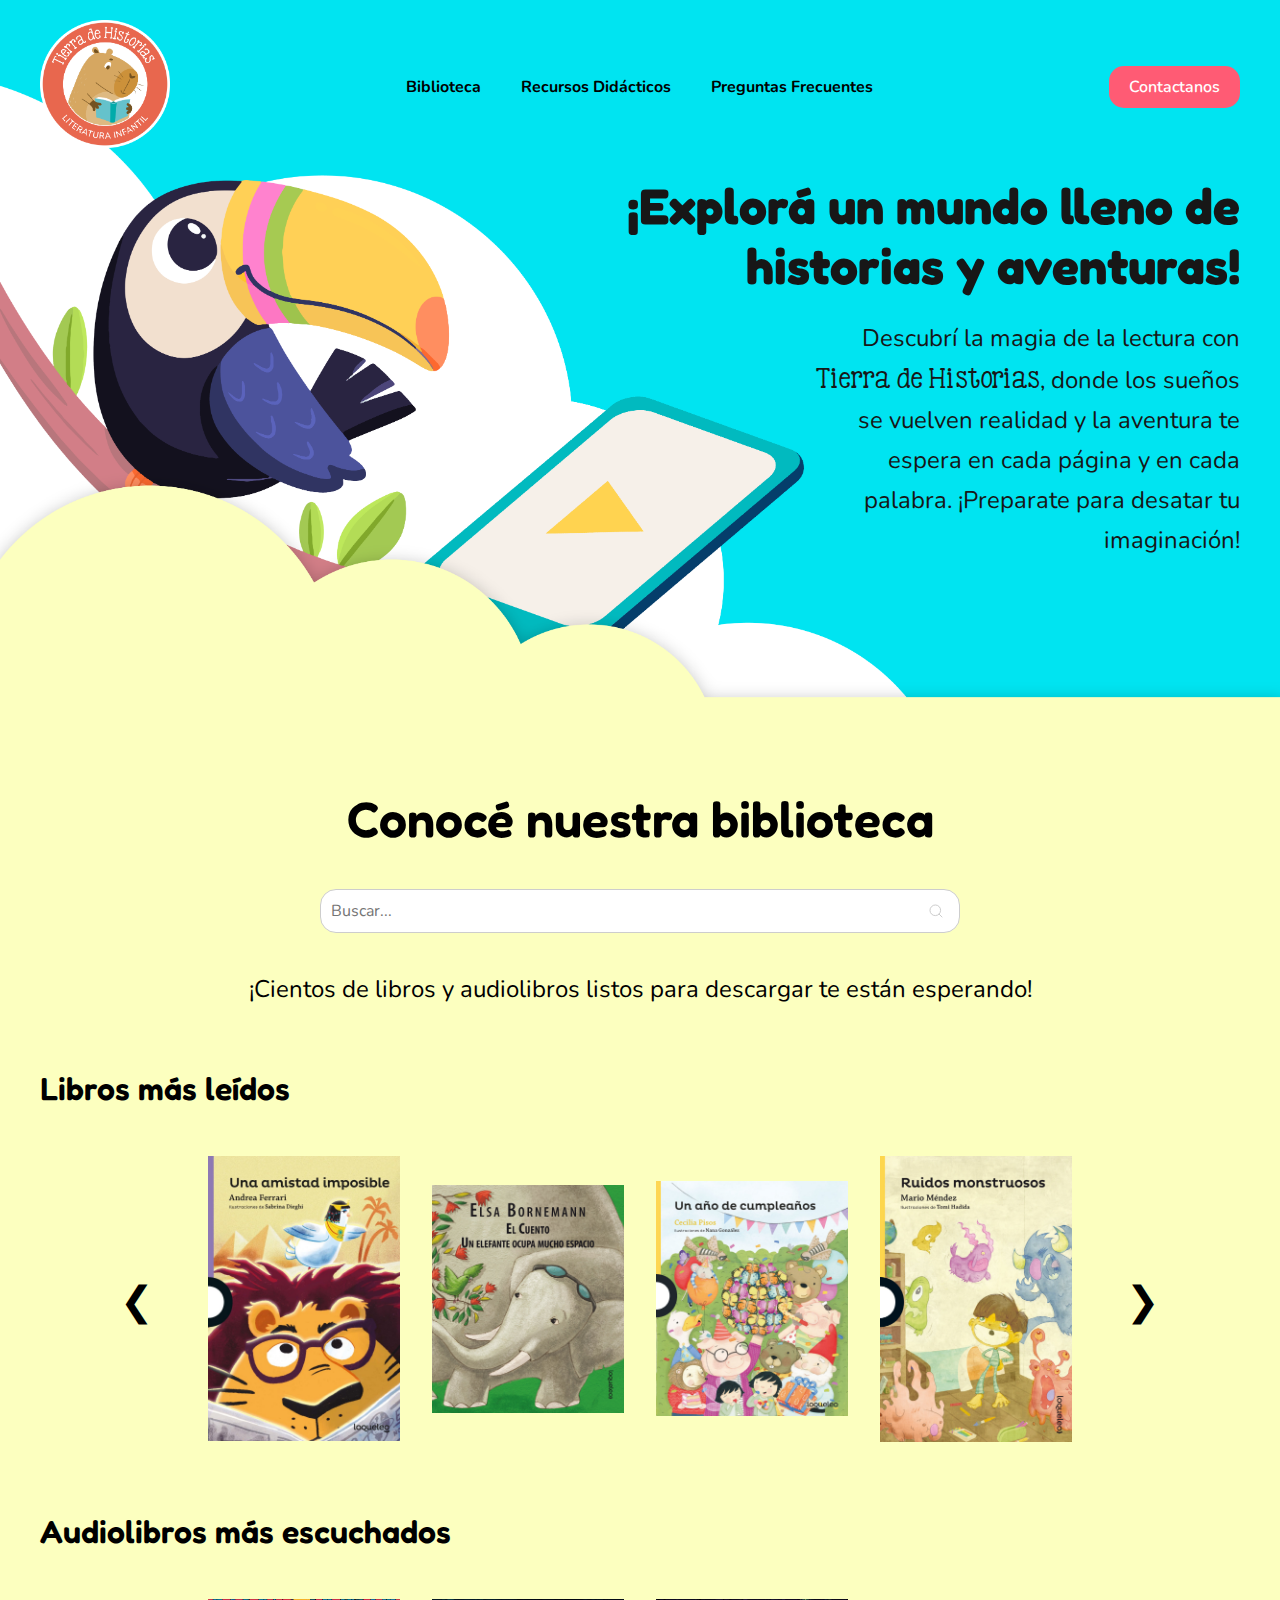
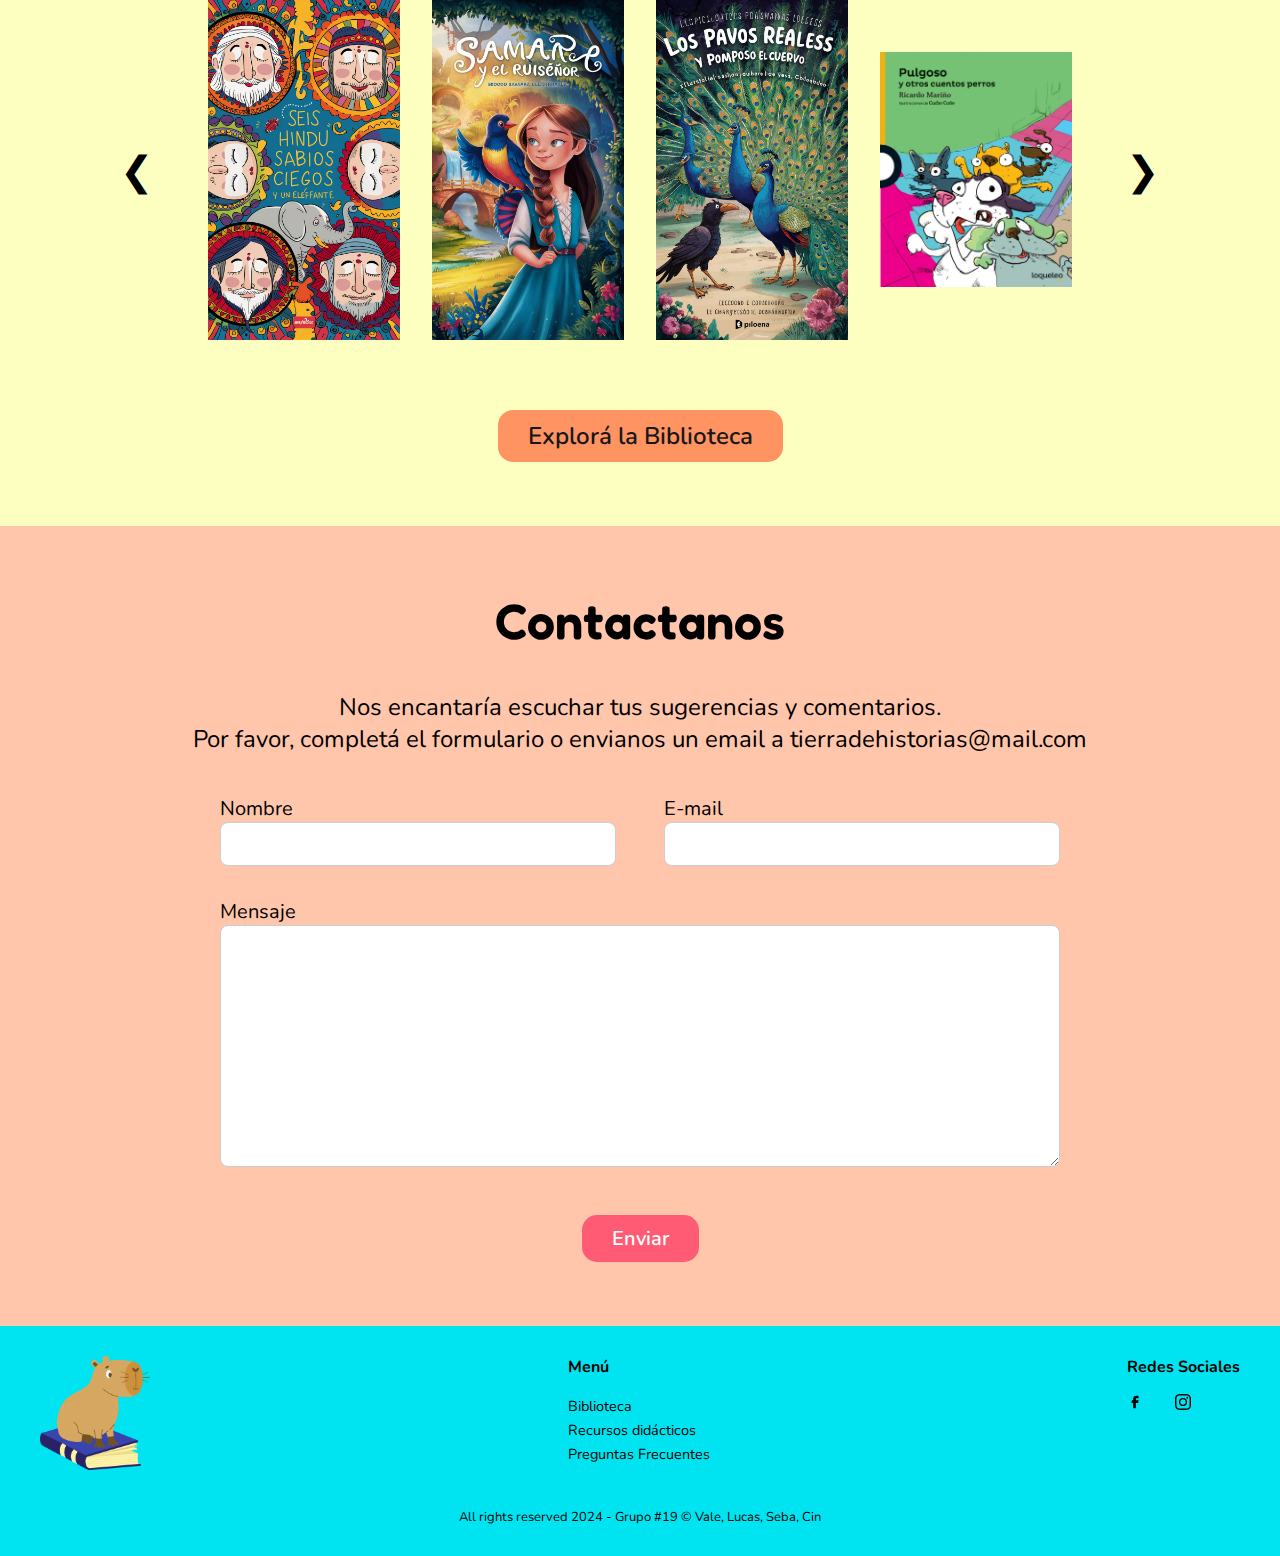
==== index.html @ ff7f8d2f "commit inicial" ====
<!DOCTYPE html>
<html lang="es">
  <head>
    <meta charset="UTF-8" />
    <meta name="viewport" content="width=device-width, initial-scale=1.0" />
    <link rel="stylesheet" href="./css/index.css" />
    <link rel="shortcut icon" href="./img/favicon.png" type="image/x-icon" />
    <title>Tierra de Historias</title>
  </head>

  <body>
    <!-- el  header de la home es diferente porque tiene otro fondo -->
    <header class="header">
      <div class="header_container">
        <nav class="header_navbar container">
          <picture class="navbar_logo">
            <a href="./index.html">
              <img
                src="./img/logo/logo01a.png"
                alt="logo Tierra de Historias"
              />
            </a>
          </picture>
          <ul class="navbar_links">
            <li><a href="./pages/biblioteca.html">Biblioteca</a></li>
            <li>
              <a href="./pages/recursosdidacticos.html">Recursos Didácticos</a>
            </li>
            <li><a href="./pages/faq.html">Preguntas Frecuentes</a></li>
          </ul>
          <a href="./pages/contacto.html" class="navbar_button">
            Contactanos
          </a>
        </nav>
      </div>
    </header>

    <main>
      <section class="banner">
        <img src="./img/misc/banner_cropped.png" alt="" />
        <div class="banner_content container">
          <div class="banner_innerContent">
            <h1 class="banner_title">
              ¡Explorá un mundo lleno de historias y aventuras!
            </h1>
            <p class="banner_text">
              Descubrí la magia de la lectura con
              <span class="banner_nombreWeb">Tierra de Historias</span>, donde
              los sueños se vuelven realidad y la aventura te espera en cada
              página y en cada palabra. ¡Preparate para desatar tu imaginación!
            </p>
          </div>
        </div>
      </section>

      <section class="conoceBiblio">
        <div class="conoceBiblioContent container">
          <h2 class="conoceTitulo">Conocé nuestra biblioteca</h2>
          <form
            class="formBusqueda"
            type="searchForm"
            action="./pages/biblioteca.html"
            method="get"
          >
            <div class="buscarContainer">
              <input
                type="text"
                id="searchInput"
                name="q"
                placeholder="Buscar..."
              />
              <span class="iconamoon--search-light"></span>
            </div>
          </form>
          <p class="conoceBajada">
            ¡Cientos de libros y audiolibros listos para descargar te están
            esperando!
          </p>
        </div>

        <div class="librosSlider container">
          <h2 class="librosSliderTitulo">Libros más leídos</h2>
          <div class="slider">
            <div class="slider-container">
              <div class="slide">
                <img
                  src="./img/portadas libros/una amistad imposible.jpg"
                  alt="Tapa del libro 1"
                />
              </div>
              <div class="slide">
                <img
                  src="./img/portadas libros/un elefante ocupa mucho espacio.jpg"
                  alt="Tapa del libro 2"
                />
              </div>
              <div class="slide">
                <img
                  src="./img/portadas libros/un anio de cumpleaños.jpg"
                  alt="Tapa del libro 3"
                />
              </div>
              <div class="slide">
                <img
                  src="./img/portadas libros/ruidos monstruosos.jpg"
                  alt="Tapa del libro 3"
                />
              </div>
            </div>
            <button class="prev">&#10094;</button>
            <button class="next">&#10095;</button>
          </div>
        </div>

        <div class="librosSlider container">
          <h2 class="librosSliderTitulo">Audiolibros más escuchados</h2>
          <div class="slider">
            <div class="slider-container">
              <div class="slide">
                <img
                  src="./img/portadas libros/Seis sabios ciegos y un elefante.jpg"
                  alt="Tapa del libro 1"
                />
              </div>
              <div class="slide">
                <img
                  src="./img/portadas libros/Samara y el ruiseño.jpg"
                  alt="Tapa del libro 2"
                />
              </div>
              <div class="slide">
                <img
                  src="./img/portadas libros/Los pavos reales y Pomposo el cuervo.jpg"
                  alt="Tapa del libro 3"
                />
              </div>
              <div class="slide">
                <img
                  src="./img/portadas libros/pulgoso.jpg"
                  alt="Tapa del libro 3"
                />
              </div>
            </div>
            <button class="prev">&#10094;</button>
            <button class="next">&#10095;</button>
          </div>
        </div>

        <a href="./pages/biblioteca.html" class="botonNaranja">
          Explorá la Biblioteca
        </a>
      </section>

      <section class="contactanos">
        <div class="contactanosContent container">
          <h2 class="contactanosTitulo">Contactanos</h2>
          <p class="contactanosBajada">
            Nos encantaría escuchar tus sugerencias y comentarios.
          </p>
          <p class="contactanosBajada">
            Por favor, completá el formulario o envianos un email a
            tierradehistorias@mail.com
          </p>
          <div class="contactanosForm">
            <form
              action=""
              method="post"
              enctype="text/plain"
            >
              <div class="contactanosCampos">
                <div class="contactanosNomEmail">
                  <div class="contactanosNombre">
                    <label for="fnombre">Nombre</label>
                    <input type="text" name="fnombre" id="fnombre" required="required"/>
                  </div>
                  <div class="contactanosEmail">
                    <label for="femail">E-mail</label>
                    <input type="text" name="femail" id="femail" required="required"/>
                  </div>
                </div>
                <div class="contactanosMensaje">
                  <label for="fmensaje">Mensaje</label>
                  <textarea name="mensaje" rows="10" id="fmensaje" required="required"></textarea>
                </div>
              </div>
              <div class="contactanosEnviar">
                <input type="submit" value="Enviar" />
              </div>
            </form>
          </div>
        </div>
      </section>
    </main>

    <footer class="footer">
      <div class="footer_container container">
        <picture class="footer_logo">
          <a href="./index.html">
            <img
              src="./img/animales/Animales_Carpincho4.png"
              alt="logo Tierra de Historias"
            />
          </a>
        </picture>
        <div class="footer_menu">
          <p>Menú</p>
          <ul class="footer_links">
            <li><a href="./pages/biblioteca.html">Biblioteca</a></li>
            <li>
              <a href="./pages/recursosdidacticos.html">Recursos didácticos</a>
            </li>
            <li><a href="./pages/faq.html">Preguntas Frecuentes</a></li>
          </ul>
        </div>
        <div class="footer_rrss">
          <p>Redes Sociales</p>
          <ul class="footer_rrss_iconos">
            <li>
              <a href=""><span class="gg--facebook"></span></a>
            </li>
            <li>
              <a href=""><span class="bi--instagram"></span></a>
            </li>
          </ul>
        </div>
      </div>
      <p>All rights reserved 2024 - Grupo #19 © Vale, Lucas, Seba, Cin</p>
    </footer>

    <script src="./js/index.js"></script>
  </body>
</html>
---- css/index.css ----
/*Importamos fuentes Nunito y Fredoka para el sitio, y KG Be Still and Know para el nombre del sitio*/
@import url("https://fonts.googleapis.com/css2?family=Fredoka:wght@300..700&family=Nunito:ital,wght@0,200..1000;1,200..1000&display=swap");
/* @import url('../img/KGBeStillAndKnow.ttf'); */

/*Importamos los css auxiliares de variables y normalización*/

@import url(./normalize.css);
@import url(./variables.css);
@import url(./faq.css);

@font-face {
  font-family: "TdH";
  src: url(../img/KGBeStillAndKnow.ttf);
}

.container {
  max-width: 1200px;
}
/*ESTILOS HEADER Y FOOTER*/

.header_container {
  background-color: var(--aqua);
}

.header_navbar {
  padding: 20px 0px 0px 0px;
  position: relative;
  top: 0;
  z-index: 10000;
  display: flex;
  justify-content: space-between;
  align-items: center;
  margin: 0 auto;
}

.navbar_logo img {
  max-width: 130px;
}

.navbar_links {
  display: flex;
  justify-content: space-evenly;
  font-size: var(--text-large);
  font-weight: 700;
}

.navbar_links li {
  padding: 10px 20px 10px 20px;
  border-radius: 15px;
  transition: background-color 0.3s ease;
}

.navbar_links li:hover {
  background-color: var(--lemon);
}

.navbar_button {
  color: white;
  font-size: var(--text-large);
  font-weight: 600;
  background-color: var(--red);
  padding: 10px 20px 10px 20px;
  border-radius: 15px;
  transition: background-color 0.3s ease;
}

.navbar_button:hover {
  background-color: var(--dark-red);
  color: white;
}

.navbar_fondo {
  position: absolute;
}

footer {
  margin-top: 0;
}

.footer {
  background-color: var(--aqua);
  padding: 30px 40px 30px 40px;
}

.footer_container {
  display: flex;
  justify-content: space-between;
  margin: 0 auto;
}

.footer_logo img {
  width: 110px;
}

.footer_menu > p,
.footer_rrss > p {
  font-size: 1rem;
  font-weight: bolder;
  margin-bottom: 1rem;
}

.footer_links li a {
  font-size: var(--text-medium);
  line-height: 1.5rem;
}

.footer_rrss_iconos {
  display: flex;
  gap: 2rem;
}

.footer > p {
  font-size: var(--text-regular);
  margin-top: 2rem;
  text-align: center;
}

/*Estilos de iconify para iconos de redes sociales*/
.gg--facebook {
  display: inline-block;
  width: 1em;
  height: 1em;
  --svg: url("data:image/svg+xml,%3Csvg xmlns='http://www.w3.org/2000/svg' viewBox='0 0 24 24'%3E%3Cpath fill='%23000' d='M9.198 21.5h4v-8.01h3.604l.396-3.98h-4V7.5a1 1 0 0 1 1-1h3v-4h-3a5 5 0 0 0-5 5v2.01h-2l-.396 3.98h2.396z'/%3E%3C/svg%3E");
  background-color: currentColor;
  -webkit-mask-image: var(--svg);
  mask-image: var(--svg);
  -webkit-mask-repeat: no-repeat;
  mask-repeat: no-repeat;
  -webkit-mask-size: 100% 100%;
  mask-size: 100% 100%;
}

.bi--instagram {
  display: inline-block;
  width: 1em;
  height: 1em;
  --svg: url("data:image/svg+xml,%3Csvg xmlns='http://www.w3.org/2000/svg' viewBox='0 0 16 16'%3E%3Cpath fill='%23000' d='M8 0C5.829 0 5.556.01 4.703.048C3.85.088 3.269.222 2.76.42a3.9 3.9 0 0 0-1.417.923A3.9 3.9 0 0 0 .42 2.76C.222 3.268.087 3.85.048 4.7C.01 5.555 0 5.827 0 8.001c0 2.172.01 2.444.048 3.297c.04.852.174 1.433.372 1.942c.205.526.478.972.923 1.417c.444.445.89.719 1.416.923c.51.198 1.09.333 1.942.372C5.555 15.99 5.827 16 8 16s2.444-.01 3.298-.048c.851-.04 1.434-.174 1.943-.372a3.9 3.9 0 0 0 1.416-.923c.445-.445.718-.891.923-1.417c.197-.509.332-1.09.372-1.942C15.99 10.445 16 10.173 16 8s-.01-2.445-.048-3.299c-.04-.851-.175-1.433-.372-1.941a3.9 3.9 0 0 0-.923-1.417A3.9 3.9 0 0 0 13.24.42c-.51-.198-1.092-.333-1.943-.372C10.443.01 10.172 0 7.998 0zm-.717 1.442h.718c2.136 0 2.389.007 3.232.046c.78.035 1.204.166 1.486.275c.373.145.64.319.92.599s.453.546.598.92c.11.281.24.705.275 1.485c.039.843.047 1.096.047 3.231s-.008 2.389-.047 3.232c-.035.78-.166 1.203-.275 1.485a2.5 2.5 0 0 1-.599.919c-.28.28-.546.453-.92.598c-.28.11-.704.24-1.485.276c-.843.038-1.096.047-3.232.047s-2.39-.009-3.233-.047c-.78-.036-1.203-.166-1.485-.276a2.5 2.5 0 0 1-.92-.598a2.5 2.5 0 0 1-.6-.92c-.109-.281-.24-.705-.275-1.485c-.038-.843-.046-1.096-.046-3.233s.008-2.388.046-3.231c.036-.78.166-1.204.276-1.486c.145-.373.319-.64.599-.92s.546-.453.92-.598c.282-.11.705-.24 1.485-.276c.738-.034 1.024-.044 2.515-.045zm4.988 1.328a.96.96 0 1 0 0 1.92a.96.96 0 0 0 0-1.92m-4.27 1.122a4.109 4.109 0 1 0 0 8.217a4.109 4.109 0 0 0 0-8.217m0 1.441a2.667 2.667 0 1 1 0 5.334a2.667 2.667 0 0 1 0-5.334'/%3E%3C/svg%3E");
  background-color: currentColor;
  -webkit-mask-image: var(--svg);
  mask-image: var(--svg);
  -webkit-mask-repeat: no-repeat;
  mask-repeat: no-repeat;
  -webkit-mask-size: 100% 100%;
  mask-size: 100% 100%;
}

.banner img {
  width: 100%;
  margin-top: -5rem;
  position: absolute;
  z-index: 0;
}

.banner_content {
  display: flex;
  justify-content: flex-end;
  margin: 0 auto;
}

.banner_innerContent {
  width: 60%;
  display: flex;
  flex-direction: column;
  align-items: flex-end;
  position: relative;
  z-index: 1;
}

.banner_title {
  font-family: var(--headings-font);
  font-size: var(--heading2);
  font-weight: 700;
  color: var(--black-text);
  line-height: var(--heading1);
  text-align: right;
  margin-bottom: var(--spacing24);
  margin-top: var(--spacing24);
}

.banner_text {
  width: 60%;
  font-size: var(--heading5);
  font-weight: 400;
  color: var(--black-text);
  line-height: 2.5rem;
  text-align: right;
}

.banner_nombreWeb {
  font-family: var(--nombre-font);
  font-weight: 500;
}

.conoceBiblio {
  background-color: var(--light-lemon);
  padding-top: 205px;
  padding-bottom: var(--spacing64);
}

.conoceBiblioContent {
  display: flex;
  flex-direction: column;
  align-items: center;
  margin-left: auto;
  margin-right: auto;
}

.conoceTitulo {
  text-align: center;
  font-family: var(--headings-font);
  font-weight: 600;
  font-size: var(--heading2);
  margin-bottom: var(--spacing40);
  margin-top: var(--spacing24);
}

.buscarContainer {
  position: relative;
}

.buscarContainer input[type="text"] {
  padding-right: var(
    --spacing40
  ); /* Ajusta el espacio a la derecha para el icono */
}

.buscarContainer .iconamoon--search-light {
  position: absolute;
  top: 50%;
  right: 1rem; /* Ajusta la posición del icono */
  transform: translateY(-50%);
  cursor: pointer; /* Cambia el cursor al pasar sobre el icono */
}

.formBusqueda input {
  font-family: var(--base-font);
  font-size: var(--text-large);
  border: 1px solid #cdcdcd;
  border-radius: 1rem;
  padding: var(--spacing10);
  width: 50vw;
}

.iconamoon--search-light {
  display: inline-block;
  width: 1em;
  height: 1em;
  background-repeat: no-repeat;
  background-size: 100% 100%;
  background-image: url("data:image/svg+xml,%3Csvg xmlns='http://www.w3.org/2000/svg' viewBox='0 0 24 24'%3E%3Cpath fill='none' stroke='%23cdcdcd' stroke-linecap='round' stroke-linejoin='round' stroke-width='1.5' d='m21 21l-4.343-4.343m0 0A8 8 0 1 0 5.343 5.343a8 8 0 0 0 11.314 11.314'/%3E%3C/svg%3E");
}

.conoceBajada {
  text-align: center;
  font-size: var(--heading5);
  margin-top: var(--spacing40);
  margin-bottom: var(--spacing64);
}

.librosSlider {
  display: flex;
  flex-direction: column;
  align-items: center;
  margin-left: auto;
  margin-right: auto;
  margin-bottom: var(--spacing64);
}

.librosSliderTitulo {
  font-family: var(--headings-font);
  font-size: 2rem;
  font-weight: 600;
  align-self: flex-start;
  margin-bottom: var(--spacing48);
}

.slider {
  position: relative;
  overflow: hidden;
  width: 100%;
}

.slider-container {
  display: flex;
  justify-content: center;
  align-items: center;
  gap: 2rem;
  transition: transform 0.5s ease;
}

.slide {
  flex: 0 0 auto;
}

.slide img {
  width: 15vw;
  height: auto;
}

.slider button {
  position: absolute;
  top: 50%;
  transform: translateY(-50%);
  background: transparent;
  border: none;
  cursor: pointer;
  font-size: 24px;
  z-index: 2;
}

.slider .prev {
  left: 5rem;
  font-size: var(--heading3);
}

.slider .next {
  right: 5rem;
  font-size: var(--heading3);
}

.botonNaranja {
  display: block;
  width: fit-content;
  text-align: center;
  color: var(--black-text);
  font-size: var(--heading5);
  font-weight: 600;
  background-color: var(--orange);
  padding: 0.625rem 1.875rem 0.625rem 1.875rem;
  border-radius: 15px;
  margin-left: auto;
  margin-right: auto;
  transition: background-color 0.3s ease;
}

.botonNaranja:hover {
  background-color: var(--red);
}

.contactanos {
  background-color: var(--light-red);
  padding-top: var(--spacing64);
  padding-bottom: var(--spacing64);
}

.contactanosPage {
  background-color: var(--ultralight-red);
  padding-top: var(--spacing64);
  padding-bottom: var(--spacing64);
}

.contactanosContent {
  display: flex;
  flex-direction: column;
  justify-content: center;
  align-items: center;
  margin-left: auto;
  margin-right: auto;
}

.contactanosTitulo {
  text-align: center;
  font-family: var(--headings-font);
  font-weight: 600;
  font-size: var(--heading2);
  margin-bottom: var(--spacing40);
}

.contactanosBajada {
  text-align: center;
  font-size: var(--heading5);
}

.contactanosCampos {
  margin-top: var(--spacing40);
  display: flex;
  flex-direction: column;
  gap: 2rem;
  width: 70%;
}

.contactanosCampos label {
  font-size: var(--heading6);
}

.contactanosCampos input {
  border: none;
  border-radius: 0.5rem;
  padding: var(--spacing10);
  border: 1px solid #cdcdcd;
}

.contactanosCampos textarea {
  border: none;
  border-radius: 0.5rem;
  padding: var(--spacing10);
  border: 1px solid #cdcdcd;
}

.contactanosCampos #fnombre,
.contactanosCampos #femail,
.contactanosCampos #fmensaje{
  font-family: var(--base-font);
  font-size: var(--text-large);
}

.contactanosNomEmail {
  display: flex;
  justify-content: space-between;
  gap: 3rem;
}

.contactanosNombre,
.contactanosEmail {
  display: flex;
  flex-direction: column;
  width: 50%;
}
.contactanosMensaje {
  display: flex;
  flex-direction: column;
}

.contactanosForm {
  width: 100%;
}

.contactanosForm form {
  display: flex;
  flex-direction: column;
  align-items: center;
  margin-left: auto;
  margin-right: auto;
}

.contactanosEnviar input {
  width: fit-content;
  text-align: center;
  color: white;
  background-color: var(--red);
  font-family: var(--base-font);
  font-size: var(--heading6);
  font-weight: 600;
  border: none;
  padding: 0.625rem 1.875rem 0.625rem 1.875rem;
  border-radius: 15px;
  margin-top: var(--spacing48);
}

.contactanosEnviar input:hover {
  background-color: var(--dark-red);
  cursor: pointer;
}

.contactanos_imagen img {
  width: 15vw;
  display: block;
  margin-left: auto;
  margin-right: auto;
  margin-bottom: 2rem;
}


/*Biblioteca.html*/
.exploraBiblio {
 
  margin-top:var(--spacing64);
  margin-left:auto;
  margin-right:auto;
  
}

.exploraTitulo{
  text-align: center;
  font-family: var(--headings-font);
  font-weight: 600;
  font-size: var(--heading2);
  margin-top: var(--spacing24);
}

.exploraBajada{
  text-align: center;
  font-size: var(--heading5);
  margin-top: var(--spacing24);
  margin-bottom: var(--spacing40);
}

.imgytitulo{
  display: flex;
  gap:2rem;
  align-items: center;
  justify-content: center;
}

.imgytitulo img{
  width:10vw;
}

.biblioFilters{
  display:flex;
  flex-direction: column;
  align-items:center;
  gap:0.5rem;
  margin-top: var(--spacing24);
  margin-bottom: var(--spacing40);
  margin-left:auto;
  margin-right:auto;
}

.filtersSelects{
  display: flex;
  justify-content: space-between;
  gap:2rem;
}

.filterSelect{
  font-family: var(--base-font);
  font-size: var(--text-medium);
 
  border: 1px solid #cdcdcd;
  border-radius: 1rem;
  padding: var(--spacing8) var(--spacing10);
}

.filterSelect option{
  display:block;
  padding:var(--spacing8);
}


.filtersChecks{
  display: flex;
  justify-content: space-between;
  gap:2rem;
}

.formato, .nivelLectura{
  display: flex;
  align-items: baseline;

}

.formato p, 
.nivelLecturaTitulo{
  font-family: var(--base-font);
  font-size: var(--text-large);
  font-weight: 600;
  padding: var(--spacing10);
}

.formatoChecks label, .nivelLecturaChecks label 
{
  font-size: var(--text-medium);
  padding: 0.4rem;
}

.formatoChecks>div{
  display: flex;
  flex-wrap: no-wrap;
}


.biblioteca{
  margin-left:auto;
  margin-right:auto;
  margin-bottom:var(--spacing48);
  display: flex;
  flex-direction: column;
  align-items:center;
  padding:var(--spacing24);
  width:70vw;
}



.bibliotecaGrilla{
  display: flex;
  flex-wrap:wrap;
  gap:2vw;
  justify-content:center;
  align-items:flex-start;
  margin-bottom:var(--spacing40);

}

.bibliotecaGrilla picture {
  width:10vw;
  
}

.bibliotecaPaginado {
  display: inline-block;
}

.bibliotecaPaginado a {
  color:var(--black-text);
  float: left;
  padding: 0.5rem 1rem;
  text-decoration: none;
}

.bibliotecaPaginado a.activePage {
  background-color:var(--red);
  color: white;
}

.pagination a:hover:not(.active) {background-color: #ddd;}




.libro{
  margin-top: var(--spacing96);
  margin-bottom: var(--spacing64);
  margin-left:auto;
  margin-right:auto;
  width:70vw;
  display: flex;
  align-items:flex-start;
  gap:5%;
}

.portadaLibro{
  width: 30%;
}

.portadaLibro img{
  
  width: 100%;
  height: auto;

 
}

.detalleLibro{
  display: flex;
  flex-direction:column;
  justify-content: space-between;
  width:70%;
}

.datos_titulo{
  font-family: var(--headings-font);
  font-size:var(--heading5);
}

.datos_autor{
  font-size:var(--text-large);
  margin-bottom:var(--spacing16);
}

.datos_descripcion{
  font-size:var(--text-medium);
  margin-bottom:var(--spacing16);
}

.atributos{
  margin-bottom:var(--spacing16);
}

.atributos p{
  font-size:var(--text-medium);
}

.atributos span{
  font-weight: 600;
}

.acciones{
  display: flex;
  justify-content: flex-start;
  align-items: center;
  gap:4%;
}

.botonDescargar{
  padding: var(--spacing8) var(--spacing16);

  width: auto;
  background-color: var(--orange);
  border-radius:1rem;
  font-size:var(--text-large);
  font-weight: 600;
}

.botonDescargar:hover{
  background-color: var(--red);
  cursor: pointer;
}

.botonCompartir{
  padding: var(--spacing10) var(--spacing10);
  height:100%;
  width: auto;
  background-color: var(--lemon);
  border-radius:1rem;

}

.botonCompartir:hover{
  background-color: var(--dark-lemon);
}

.material-symbols--share {
  display: block;
  width:1em;
  height: 1em;
  background-repeat: no-repeat;
  background-size: 100% 100%;
  background-image: url("data:image/svg+xml,%3Csvg xmlns='http://www.w3.org/2000/svg' viewBox='0 0 24 24'%3E%3Cpath fill='%23171717' d='M18 22q-1.25 0-2.125-.875T15 19q0-.175.025-.363t.075-.337l-7.05-4.1q-.425.375-.95.588T6 15q-1.25 0-2.125-.875T3 12t.875-2.125T6 9q.575 0 1.1.213t.95.587l7.05-4.1q-.05-.15-.075-.337T15 5q0-1.25.875-2.125T18 2t2.125.875T21 5t-.875 2.125T18 8q-.575 0-1.1-.212t-.95-.588L8.9 11.3q.05.15.075.338T9 12t-.025.363t-.075.337l7.05 4.1q.425-.375.95-.587T18 16q1.25 0 2.125.875T21 19t-.875 2.125T18 22'/%3E%3C/svg%3E");
}

.recursos_imagen {
  width: 10vw;
  display: block;
  margin-left: auto;
  margin-right: auto;
  margin-bottom: 2rem;
  margin-top:4rem;
}
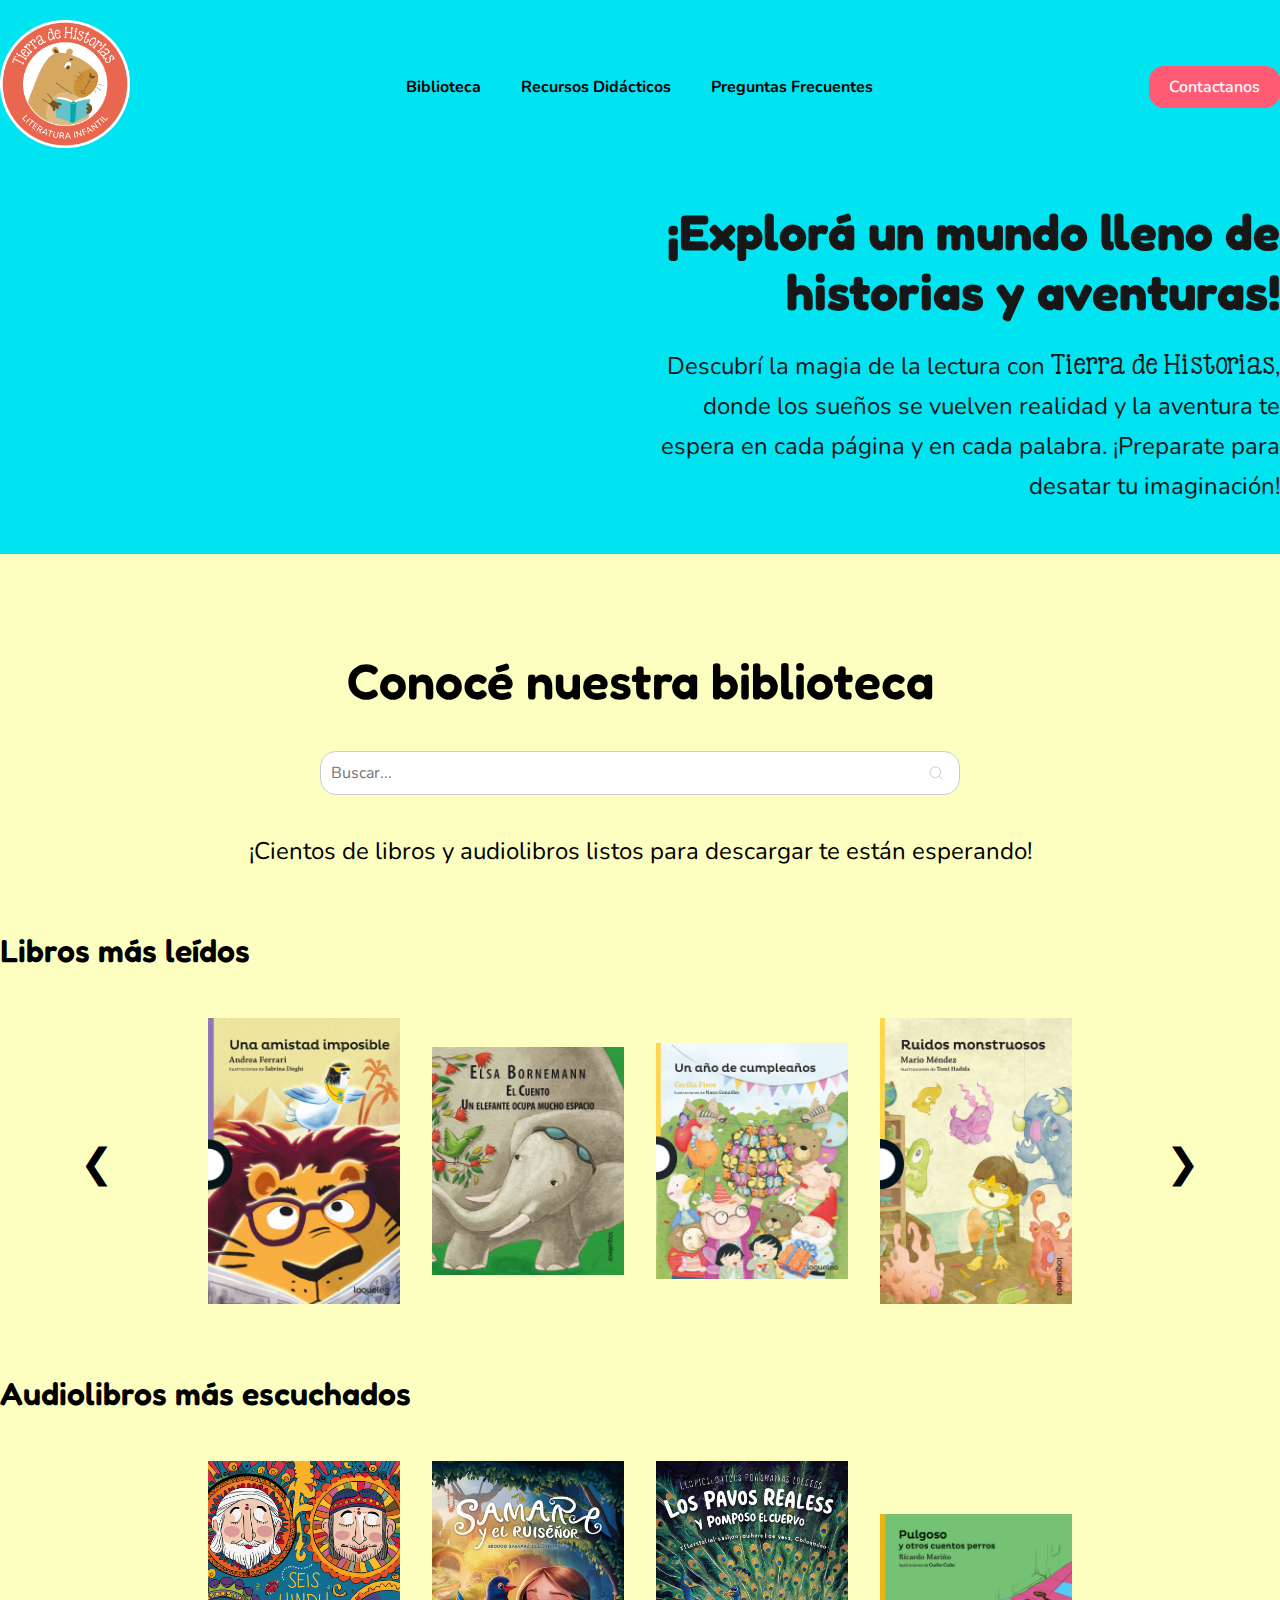
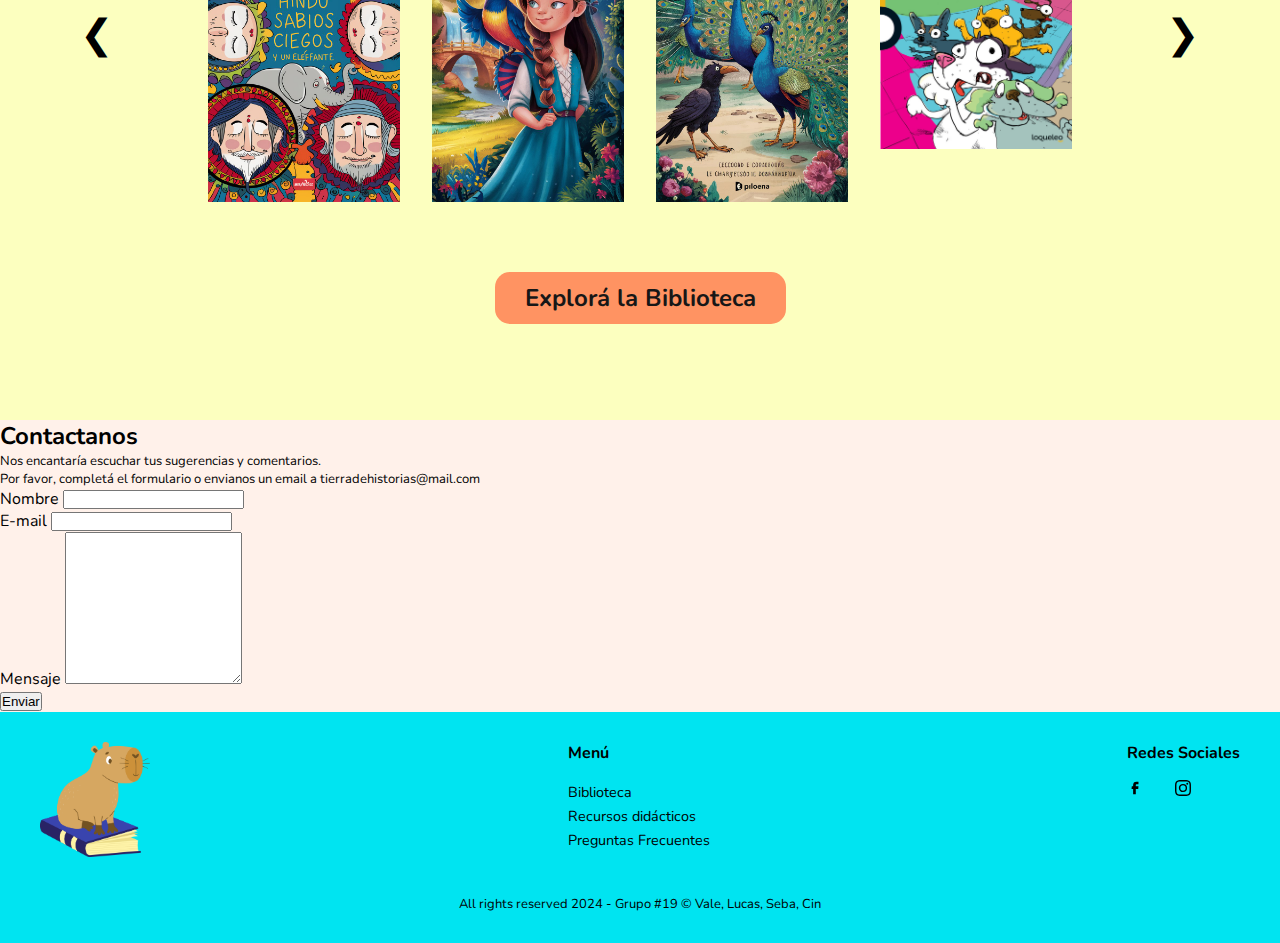
==== commit b1b1e332: "El main de la home es ahora responsive Breakpoints: 1024px, 960px, 768px" ====
--- a/index.html
+++ b/index.html
@@ -1,232 +1,191 @@
 <!DOCTYPE html>
 <html lang="es">
-  <head>
-    <meta charset="UTF-8" />
-    <meta name="viewport" content="width=device-width, initial-scale=1.0" />
-    <link rel="stylesheet" href="./css/index.css" />
-    <link rel="shortcut icon" href="./img/favicon.png" type="image/x-icon" />
-    <title>Tierra de Historias</title>
-  </head>
 
-  <body>
-    <!-- el  header de la home es diferente porque tiene otro fondo -->
-    <header class="header">
-      <div class="header_container">
-        <nav class="header_navbar container">
-          <picture class="navbar_logo">
-            <a href="./index.html">
-              <img
-                src="./img/logo/logo01a.png"
-                alt="logo Tierra de Historias"
-              />
-            </a>
-          </picture>
-          <ul class="navbar_links">
-            <li><a href="./pages/biblioteca.html">Biblioteca</a></li>
-            <li>
-              <a href="./pages/recursosdidacticos.html">Recursos Didácticos</a>
-            </li>
-            <li><a href="./pages/faq.html">Preguntas Frecuentes</a></li>
-          </ul>
-          <a href="./pages/contacto.html" class="navbar_button">
-            Contactanos
+<head>
+  <meta charset="UTF-8" />
+  <meta name="viewport" content="width=device-width, initial-scale=1.0" />
+  <link rel="stylesheet" href="./css/index.css" />
+  <link rel="shortcut icon" href="./img/favicon.png" type="image/x-icon" />
+  <title>Tierra de Historias</title>
+</head>
+
+<body>
+  <!-- el  header de la home es diferente porque tiene otro fondo -->
+  <header class="header">
+    <div class="header_container ">
+      <nav class="header_navbar container">
+        <picture class="navbar_logo">
+          <a href="./index.html">
+            <img src="./img/logo/logo01a.png" alt="logo Tierra de Historias" />
           </a>
-        </nav>
+        </picture>
+        <ul class="navbar_links">
+          <li><a href="./pages/biblioteca.html">Biblioteca</a></li>
+          <li>
+            <a href="./pages/recursosdidacticos.html">Recursos Didácticos</a>
+          </li>
+          <li><a href="./pages/faq.html">Preguntas Frecuentes</a></li>
+        </ul>
+        <a href="./pages/contacto.html" class="navbar_button">
+          Contactanos
+        </a>
+      </nav>
+    </div>
+  </header>
+
+  <main>
+    <section class="banner">
+
+
+      <div class="banner_innerContent container">
+        <h1 class="banner_title">
+          ¡Explorá un mundo lleno de historias y aventuras!
+        </h1>
+        <p class="banner_text">
+          Descubrí la magia de la lectura con
+          <span class="banner_nombreWeb">Tierra de Historias</span>, donde
+          los sueños se vuelven realidad y la aventura te espera en cada
+          página y en cada palabra. ¡Preparate para desatar tu imaginación!
+        </p>
       </div>
-    </header>
 
-    <main>
-      <section class="banner">
-        <img src="./img/misc/banner_cropped.png" alt="" />
-        <div class="banner_content container">
-          <div class="banner_innerContent">
-            <h1 class="banner_title">
-              ¡Explorá un mundo lleno de historias y aventuras!
-            </h1>
-            <p class="banner_text">
-              Descubrí la magia de la lectura con
-              <span class="banner_nombreWeb">Tierra de Historias</span>, donde
-              los sueños se vuelven realidad y la aventura te espera en cada
-              página y en cada palabra. ¡Preparate para desatar tu imaginación!
-            </p>
+    </section>
+
+    <section class="conoceBiblio">
+
+      <div class="conoceBiblioContent container">
+        <h2 class="conoceTitulo">Conocé nuestra biblioteca</h2>
+        <form class="formBusqueda" type="searchForm" action="./pages/biblioteca.html" method="get">
+          <div class="buscarContainer">
+            <input type="text" id="searchInput" name="q" placeholder="Buscar..." />
+            <span class="iconamoon--search-light"></span>
           </div>
+        </form>
+        <p class="conoceBajada">
+          ¡Cientos de libros y audiolibros listos para descargar te están
+          esperando!
+        </p>
+      </div>
+
+      <div class="librosSlider container">
+        <h2 class="librosSliderTitulo">Libros más leídos</h2>
+        <div class="slider">
+          <div class="slider-container">
+            <div class="slide">
+              <img src="./img/portadas libros/una amistad imposible.jpg" alt="Tapa del libro 1" />
+            </div>
+            <div class="slide">
+              <img src="./img/portadas libros/un elefante ocupa mucho espacio.jpg" alt="Tapa del libro 2" />
+            </div>
+            <div class="slide">
+              <img src="./img/portadas libros/un anio de cumpleaños.jpg" alt="Tapa del libro 3" />
+            </div>
+            <div class="slide">
+              <img src="./img/portadas libros/ruidos monstruosos.jpg" alt="Tapa del libro 3" />
+            </div>
+          </div>
+          <button class="prev">&#10094;</button>
+          <button class="next">&#10095;</button>
         </div>
-      </section>
+      </div>
 
-      <section class="conoceBiblio">
-        <div class="conoceBiblioContent container">
-          <h2 class="conoceTitulo">Conocé nuestra biblioteca</h2>
-          <form
-            class="formBusqueda"
-            type="searchForm"
-            action="./pages/biblioteca.html"
-            method="get"
-          >
-            <div class="buscarContainer">
-              <input
-                type="text"
-                id="searchInput"
-                name="q"
-                placeholder="Buscar..."
-              />
-              <span class="iconamoon--search-light"></span>
+      <div class="librosSlider container">
+        <h2 class="librosSliderTitulo">Audiolibros más escuchados</h2>
+        <div class="slider">
+          <div class="slider-container">
+            <div class="slide">
+              <img src="./img/portadas libros/Seis sabios ciegos y un elefante.jpg" alt="Tapa del libro 1" />
+            </div>
+            <div class="slide">
+              <img src="./img/portadas libros/Samara y el ruiseño.jpg" alt="Tapa del libro 2" />
+            </div>
+            <div class="slide">
+              <img src="./img/portadas libros/Los pavos reales y Pomposo el cuervo.jpg" alt="Tapa del libro 3" />
+            </div>
+            <div class="slide">
+              <img src="./img/portadas libros/pulgoso.jpg" alt="Tapa del libro 3" />
+            </div>
+          </div>
+          <button class="prev">&#10094;</button>
+          <button class="next">&#10095;</button>
+        </div>
+      </div>
+
+      <a href="./pages/biblioteca.html" class="botonNaranja">
+        Explorá la Biblioteca
+      </a>
+    </section>
+
+    <section class="contactanos">
+      <div class="contactanosContent container">
+        <h2 class="contactanosTitulo">Contactanos</h2>
+        <p class="contactanosBajada">
+          Nos encantaría escuchar tus sugerencias y comentarios.
+        </p>
+        <p class="contactanosBajada">
+          Por favor, completá el formulario o envianos un email a
+          tierradehistorias@mail.com
+        </p>
+        <div class="contactanosForm">
+          <form action="" method="post" enctype="text/plain">
+            <div class="contactanosCampos">
+              <div class="contactanosNomEmail">
+                <div class="contactanosNombre">
+                  <label for="fnombre">Nombre</label>
+                  <input type="text" name="fnombre" id="fnombre" required="required" />
+                </div>
+                <div class="contactanosEmail">
+                  <label for="femail">E-mail</label>
+                  <input type="text" name="femail" id="femail" required="required" />
+                </div>
+              </div>
+              <div class="contactanosMensaje">
+                <label for="fmensaje">Mensaje</label>
+                <textarea name="mensaje" rows="10" id="fmensaje" required="required"></textarea>
+              </div>
+            </div>
+            <div class="contactanosEnviar">
+              <input type="submit" value="Enviar" />
             </div>
           </form>
-          <p class="conoceBajada">
-            ¡Cientos de libros y audiolibros listos para descargar te están
-            esperando!
-          </p>
-        </div>
-
-        <div class="librosSlider container">
-          <h2 class="librosSliderTitulo">Libros más leídos</h2>
-          <div class="slider">
-            <div class="slider-container">
-              <div class="slide">
-                <img
-                  src="./img/portadas libros/una amistad imposible.jpg"
-                  alt="Tapa del libro 1"
-                />
-              </div>
-              <div class="slide">
-                <img
-                  src="./img/portadas libros/un elefante ocupa mucho espacio.jpg"
-                  alt="Tapa del libro 2"
-                />
-              </div>
-              <div class="slide">
-                <img
-                  src="./img/portadas libros/un anio de cumpleaños.jpg"
-                  alt="Tapa del libro 3"
-                />
-              </div>
-              <div class="slide">
-                <img
-                  src="./img/portadas libros/ruidos monstruosos.jpg"
-                  alt="Tapa del libro 3"
-                />
-              </div>
-            </div>
-            <button class="prev">&#10094;</button>
-            <button class="next">&#10095;</button>
-          </div>
-        </div>
-
-        <div class="librosSlider container">
-          <h2 class="librosSliderTitulo">Audiolibros más escuchados</h2>
-          <div class="slider">
-            <div class="slider-container">
-              <div class="slide">
-                <img
-                  src="./img/portadas libros/Seis sabios ciegos y un elefante.jpg"
-                  alt="Tapa del libro 1"
-                />
-              </div>
-              <div class="slide">
-                <img
-                  src="./img/portadas libros/Samara y el ruiseño.jpg"
-                  alt="Tapa del libro 2"
-                />
-              </div>
-              <div class="slide">
-                <img
-                  src="./img/portadas libros/Los pavos reales y Pomposo el cuervo.jpg"
-                  alt="Tapa del libro 3"
-                />
-              </div>
-              <div class="slide">
-                <img
-                  src="./img/portadas libros/pulgoso.jpg"
-                  alt="Tapa del libro 3"
-                />
-              </div>
-            </div>
-            <button class="prev">&#10094;</button>
-            <button class="next">&#10095;</button>
-          </div>
-        </div>
-
-        <a href="./pages/biblioteca.html" class="botonNaranja">
-          Explorá la Biblioteca
-        </a>
-      </section>
-
-      <section class="contactanos">
-        <div class="contactanosContent container">
-          <h2 class="contactanosTitulo">Contactanos</h2>
-          <p class="contactanosBajada">
-            Nos encantaría escuchar tus sugerencias y comentarios.
-          </p>
-          <p class="contactanosBajada">
-            Por favor, completá el formulario o envianos un email a
-            tierradehistorias@mail.com
-          </p>
-          <div class="contactanosForm">
-            <form
-              action=""
-              method="post"
-              enctype="text/plain"
-            >
-              <div class="contactanosCampos">
-                <div class="contactanosNomEmail">
-                  <div class="contactanosNombre">
-                    <label for="fnombre">Nombre</label>
-                    <input type="text" name="fnombre" id="fnombre" required="required"/>
-                  </div>
-                  <div class="contactanosEmail">
-                    <label for="femail">E-mail</label>
-                    <input type="text" name="femail" id="femail" required="required"/>
-                  </div>
-                </div>
-                <div class="contactanosMensaje">
-                  <label for="fmensaje">Mensaje</label>
-                  <textarea name="mensaje" rows="10" id="fmensaje" required="required"></textarea>
-                </div>
-              </div>
-              <div class="contactanosEnviar">
-                <input type="submit" value="Enviar" />
-              </div>
-            </form>
-          </div>
-        </div>
-      </section>
-    </main>
-
-    <footer class="footer">
-      <div class="footer_container container">
-        <picture class="footer_logo">
-          <a href="./index.html">
-            <img
-              src="./img/animales/Animales_Carpincho4.png"
-              alt="logo Tierra de Historias"
-            />
-          </a>
-        </picture>
-        <div class="footer_menu">
-          <p>Menú</p>
-          <ul class="footer_links">
-            <li><a href="./pages/biblioteca.html">Biblioteca</a></li>
-            <li>
-              <a href="./pages/recursosdidacticos.html">Recursos didácticos</a>
-            </li>
-            <li><a href="./pages/faq.html">Preguntas Frecuentes</a></li>
-          </ul>
-        </div>
-        <div class="footer_rrss">
-          <p>Redes Sociales</p>
-          <ul class="footer_rrss_iconos">
-            <li>
-              <a href=""><span class="gg--facebook"></span></a>
-            </li>
-            <li>
-              <a href=""><span class="bi--instagram"></span></a>
-            </li>
-          </ul>
         </div>
       </div>
-      <p>All rights reserved 2024 - Grupo #19 © Vale, Lucas, Seba, Cin</p>
-    </footer>
+    </section>
+  </main>
 
-    <script src="./js/index.js"></script>
-  </body>
-</html>
+  <footer class="footer">
+    <div class="footer_container container">
+      <picture class="footer_logo">
+        <a href="./index.html">
+          <img src="./img/animales/Animales_Carpincho4.png" alt="logo Tierra de Historias" />
+        </a>
+      </picture>
+      <div class="footer_menu">
+        <p>Menú</p>
+        <ul class="footer_links">
+          <li><a href="./pages/biblioteca.html">Biblioteca</a></li>
+          <li>
+            <a href="./pages/recursosdidacticos.html">Recursos didácticos</a>
+          </li>
+          <li><a href="./pages/faq.html">Preguntas Frecuentes</a></li>
+        </ul>
+      </div>
+      <div class="footer_rrss">
+        <p>Redes Sociales</p>
+        <ul class="footer_rrss_iconos">
+          <li>
+            <a href=""><span class="gg--facebook"></span></a>
+          </li>
+          <li>
+            <a href=""><span class="bi--instagram"></span></a>
+          </li>
+        </ul>
+      </div>
+    </div>
+    <p>All rights reserved 2024 - Grupo #19 © Vale, Lucas, Seba, Cin</p>
+  </footer>
+
+  <script src="./js/index.js"></script>
+</body>
+
+</html>--- a/css/index.css
+++ b/css/index.css
@@ -6,31 +6,33 @@
 
 @import url(./normalize.css);
 @import url(./variables.css);
+@import url(./general.css);
 @import url(./faq.css);
+@import url(./biblioteca.css);
+@import url(./detallelibro.css);
+@import url(./contacto.css);
+@import url(./recursosdidacticos.css);
 
 @font-face {
   font-family: "TdH";
   src: url(../img/KGBeStillAndKnow.ttf);
 }
 
-.container {
-  max-width: 1200px;
-}
 /*ESTILOS HEADER Y FOOTER*/
 
 .header_container {
   background-color: var(--aqua);
+  /*  margin-bottom:var(--spacing128); */
 }
 
 .header_navbar {
   padding: 20px 0px 0px 0px;
   position: relative;
   top: 0;
-  z-index: 10000;
+  z-index: 2;
   display: flex;
   justify-content: space-between;
   align-items: center;
-  margin: 0 auto;
 }
 
 .navbar_logo img {
@@ -39,14 +41,16 @@
 
 .navbar_links {
   display: flex;
-  justify-content: space-evenly;
+  justify-content: space-between;
   font-size: var(--text-large);
   font-weight: 700;
+  text-align: center;
 }
 
 .navbar_links li {
   padding: 10px 20px 10px 20px;
   border-radius: 15px;
+
   transition: background-color 0.3s ease;
 }
 
@@ -85,7 +89,7 @@
 .footer_container {
   display: flex;
   justify-content: space-between;
-  margin: 0 auto;
+  /*  margin: 0 auto; */
 }
 
 .footer_logo img {
@@ -144,29 +148,34 @@
   mask-size: 100% 100%;
 }
 
-.banner img {
-  width: 100%;
-  margin-top: -5rem;
+/*Estilos banner*/
+
+/* .banner img {
+ 
   position: absolute;
   z-index: 0;
 }
-
-.banner_content {
-  display: flex;
-  justify-content: flex-end;
-  margin: 0 auto;
+ */
+.banner {
+  background-image: url("../img/misc/banner2-06.png");
+  background-size: cover;
+  background-repeat: no-repeat;
+  position: relative;
+  background-color: var(--aqua);
 }
 
 .banner_innerContent {
+  display: flex;
+  flex-direction: column;
+  align-items: end;
+
+  position: relative;
+  z-index: 2;
+  padding-bottom: var(--spacing48);
+}
+
+.banner_title {
   width: 60%;
-  display: flex;
-  flex-direction: column;
-  align-items: flex-end;
-  position: relative;
-  z-index: 1;
-}
-
-.banner_title {
   font-family: var(--headings-font);
   font-size: var(--heading2);
   font-weight: 700;
@@ -174,11 +183,11 @@
   line-height: var(--heading1);
   text-align: right;
   margin-bottom: var(--spacing24);
-  margin-top: var(--spacing24);
+  margin-top: var(--spacing48);
 }
 
 .banner_text {
-  width: 60%;
+  width: 50%;
   font-size: var(--heading5);
   font-weight: 400;
   color: var(--black-text);
@@ -191,18 +200,19 @@
   font-weight: 500;
 }
 
+/*Conoce nuestra Biblioteca*/
+
 .conoceBiblio {
   background-color: var(--light-lemon);
-  padding-top: 205px;
-  padding-bottom: var(--spacing64);
+  padding-top: var(--spacing96);
+  padding-bottom: var(--spacing96);
+  z-index: 2;
 }
 
 .conoceBiblioContent {
   display: flex;
   flex-direction: column;
   align-items: center;
-  margin-left: auto;
-  margin-right: auto;
 }
 
 .conoceTitulo {
@@ -211,7 +221,6 @@
   font-weight: 600;
   font-size: var(--heading2);
   margin-bottom: var(--spacing40);
-  margin-top: var(--spacing24);
 }
 
 .buscarContainer {
@@ -261,8 +270,8 @@
   display: flex;
   flex-direction: column;
   align-items: center;
-  margin-left: auto;
-  margin-right: auto;
+  /*  margin-left: auto;
+  margin-right: auto; */
   margin-bottom: var(--spacing64);
 }
 
@@ -324,7 +333,7 @@
   text-align: center;
   color: var(--black-text);
   font-size: var(--heading5);
-  font-weight: 600;
+  font-weight: 700;
   background-color: var(--orange);
   padding: 0.625rem 1.875rem 0.625rem 1.875rem;
   border-radius: 15px;
@@ -337,384 +346,242 @@
   background-color: var(--red);
 }
 
-.contactanos {
-  background-color: var(--light-red);
-  padding-top: var(--spacing64);
-  padding-bottom: var(--spacing64);
-}
-
-.contactanosPage {
-  background-color: var(--ultralight-red);
-  padding-top: var(--spacing64);
-  padding-bottom: var(--spacing64);
-}
-
-.contactanosContent {
-  display: flex;
-  flex-direction: column;
-  justify-content: center;
-  align-items: center;
-  margin-left: auto;
-  margin-right: auto;
-}
-
-.contactanosTitulo {
-  text-align: center;
-  font-family: var(--headings-font);
-  font-weight: 600;
-  font-size: var(--heading2);
-  margin-bottom: var(--spacing40);
-}
-
-.contactanosBajada {
-  text-align: center;
-  font-size: var(--heading5);
-}
-
-.contactanosCampos {
-  margin-top: var(--spacing40);
-  display: flex;
-  flex-direction: column;
-  gap: 2rem;
-  width: 70%;
-}
-
-.contactanosCampos label {
-  font-size: var(--heading6);
-}
-
-.contactanosCampos input {
-  border: none;
-  border-radius: 0.5rem;
-  padding: var(--spacing10);
-  border: 1px solid #cdcdcd;
-}
-
-.contactanosCampos textarea {
-  border: none;
-  border-radius: 0.5rem;
-  padding: var(--spacing10);
-  border: 1px solid #cdcdcd;
-}
-
-.contactanosCampos #fnombre,
-.contactanosCampos #femail,
-.contactanosCampos #fmensaje{
-  font-family: var(--base-font);
-  font-size: var(--text-large);
-}
-
-.contactanosNomEmail {
-  display: flex;
-  justify-content: space-between;
-  gap: 3rem;
-}
-
-.contactanosNombre,
-.contactanosEmail {
-  display: flex;
-  flex-direction: column;
-  width: 50%;
-}
-.contactanosMensaje {
-  display: flex;
-  flex-direction: column;
-}
-
-.contactanosForm {
-  width: 100%;
-}
-
-.contactanosForm form {
-  display: flex;
-  flex-direction: column;
-  align-items: center;
-  margin-left: auto;
-  margin-right: auto;
-}
-
-.contactanosEnviar input {
-  width: fit-content;
-  text-align: center;
-  color: white;
-  background-color: var(--red);
-  font-family: var(--base-font);
-  font-size: var(--heading6);
-  font-weight: 600;
-  border: none;
-  padding: 0.625rem 1.875rem 0.625rem 1.875rem;
-  border-radius: 15px;
-  margin-top: var(--spacing48);
-}
-
-.contactanosEnviar input:hover {
-  background-color: var(--dark-red);
-  cursor: pointer;
-}
-
-.contactanos_imagen img {
-  width: 15vw;
-  display: block;
-  margin-left: auto;
-  margin-right: auto;
-  margin-bottom: 2rem;
-}
-
-
-/*Biblioteca.html*/
-.exploraBiblio {
- 
-  margin-top:var(--spacing64);
-  margin-left:auto;
-  margin-right:auto;
-  
-}
-
-.exploraTitulo{
-  text-align: center;
-  font-family: var(--headings-font);
-  font-weight: 600;
-  font-size: var(--heading2);
-  margin-top: var(--spacing24);
-}
-
-.exploraBajada{
-  text-align: center;
-  font-size: var(--heading5);
-  margin-top: var(--spacing24);
-  margin-bottom: var(--spacing40);
-}
-
-.imgytitulo{
-  display: flex;
-  gap:2rem;
-  align-items: center;
-  justify-content: center;
-}
-
-.imgytitulo img{
-  width:10vw;
-}
-
-.biblioFilters{
-  display:flex;
-  flex-direction: column;
-  align-items:center;
-  gap:0.5rem;
-  margin-top: var(--spacing24);
-  margin-bottom: var(--spacing40);
-  margin-left:auto;
-  margin-right:auto;
-}
-
-.filtersSelects{
-  display: flex;
-  justify-content: space-between;
-  gap:2rem;
-}
-
-.filterSelect{
-  font-family: var(--base-font);
-  font-size: var(--text-medium);
- 
-  border: 1px solid #cdcdcd;
-  border-radius: 1rem;
-  padding: var(--spacing8) var(--spacing10);
-}
-
-.filterSelect option{
-  display:block;
-  padding:var(--spacing8);
-}
-
-
-.filtersChecks{
-  display: flex;
-  justify-content: space-between;
-  gap:2rem;
-}
-
-.formato, .nivelLectura{
-  display: flex;
-  align-items: baseline;
-
-}
-
-.formato p, 
-.nivelLecturaTitulo{
-  font-family: var(--base-font);
-  font-size: var(--text-large);
-  font-weight: 600;
-  padding: var(--spacing10);
-}
-
-.formatoChecks label, .nivelLecturaChecks label 
-{
-  font-size: var(--text-medium);
-  padding: 0.4rem;
-}
-
-.formatoChecks>div{
-  display: flex;
-  flex-wrap: no-wrap;
-}
-
-
-.biblioteca{
-  margin-left:auto;
-  margin-right:auto;
-  margin-bottom:var(--spacing48);
-  display: flex;
-  flex-direction: column;
-  align-items:center;
-  padding:var(--spacing24);
-  width:70vw;
-}
-
-
-
-.bibliotecaGrilla{
-  display: flex;
-  flex-wrap:wrap;
-  gap:2vw;
-  justify-content:center;
-  align-items:flex-start;
-  margin-bottom:var(--spacing40);
-
-}
-
-.bibliotecaGrilla picture {
-  width:10vw;
-  
-}
-
-.bibliotecaPaginado {
-  display: inline-block;
-}
-
-.bibliotecaPaginado a {
-  color:var(--black-text);
-  float: left;
-  padding: 0.5rem 1rem;
-  text-decoration: none;
-}
-
-.bibliotecaPaginado a.activePage {
-  background-color:var(--red);
-  color: white;
-}
-
-.pagination a:hover:not(.active) {background-color: #ddd;}
-
-
-
-
-.libro{
-  margin-top: var(--spacing96);
-  margin-bottom: var(--spacing64);
-  margin-left:auto;
-  margin-right:auto;
-  width:70vw;
-  display: flex;
-  align-items:flex-start;
-  gap:5%;
-}
-
-.portadaLibro{
-  width: 30%;
-}
-
-.portadaLibro img{
-  
-  width: 100%;
-  height: auto;
-
- 
-}
-
-.detalleLibro{
-  display: flex;
-  flex-direction:column;
-  justify-content: space-between;
-  width:70%;
-}
-
-.datos_titulo{
-  font-family: var(--headings-font);
-  font-size:var(--heading5);
-}
-
-.datos_autor{
-  font-size:var(--text-large);
-  margin-bottom:var(--spacing16);
-}
-
-.datos_descripcion{
-  font-size:var(--text-medium);
-  margin-bottom:var(--spacing16);
-}
-
-.atributos{
-  margin-bottom:var(--spacing16);
-}
-
-.atributos p{
-  font-size:var(--text-medium);
-}
-
-.atributos span{
-  font-weight: 600;
-}
-
-.acciones{
-  display: flex;
-  justify-content: flex-start;
-  align-items: center;
-  gap:4%;
-}
-
-.botonDescargar{
-  padding: var(--spacing8) var(--spacing16);
-
-  width: auto;
-  background-color: var(--orange);
-  border-radius:1rem;
-  font-size:var(--text-large);
-  font-weight: 600;
-}
-
-.botonDescargar:hover{
-  background-color: var(--red);
-  cursor: pointer;
-}
-
-.botonCompartir{
-  padding: var(--spacing10) var(--spacing10);
-  height:100%;
-  width: auto;
-  background-color: var(--lemon);
-  border-radius:1rem;
-
-}
-
-.botonCompartir:hover{
-  background-color: var(--dark-lemon);
-}
-
-.material-symbols--share {
-  display: block;
-  width:1em;
-  height: 1em;
-  background-repeat: no-repeat;
-  background-size: 100% 100%;
-  background-image: url("data:image/svg+xml,%3Csvg xmlns='http://www.w3.org/2000/svg' viewBox='0 0 24 24'%3E%3Cpath fill='%23171717' d='M18 22q-1.25 0-2.125-.875T15 19q0-.175.025-.363t.075-.337l-7.05-4.1q-.425.375-.95.588T6 15q-1.25 0-2.125-.875T3 12t.875-2.125T6 9q.575 0 1.1.213t.95.587l7.05-4.1q-.05-.15-.075-.337T15 5q0-1.25.875-2.125T18 2t2.125.875T21 5t-.875 2.125T18 8q-.575 0-1.1-.212t-.95-.588L8.9 11.3q.05.15.075.338T9 12t-.025.363t-.075.337l7.05 4.1q.425-.375.95-.587T18 16q1.25 0 2.125.875T21 19t-.875 2.125T18 22'/%3E%3C/svg%3E");
-}
-
-.recursos_imagen {
-  width: 10vw;
-  display: block;
-  margin-left: auto;
-  margin-right: auto;
-  margin-bottom: 2rem;
-  margin-top:4rem;
-}+/*MEDIA QUERIES*/
+
+@media screen/* and (min-width: 960px) */and (max-width: 1024px) {
+  .container {
+    margin-left: 8vw;
+    margin-right: 8vw;
+  }
+  .banner_title {
+    font-size: var(--heading3);
+    line-height: var(--heading2);
+    margin-bottom: var(--spacing16);
+    margin-top: var(--spacing16);
+  }
+  .banner_text {
+    font-size: var(--heading6);
+    line-height: var(--heading4);
+  }
+  .conoceBiblio,
+  .contactanos {
+    padding-bottom: var(--spacing48);
+    padding-top: var(--spacing48);
+  }
+  .conoceTitulo,
+  .contactanosTitulo {
+    font-size: var(--heading4);
+    margin-bottom: var(--spacing24);
+  }
+  .conoceBajada {
+    margin-bottom: var(--spacing48);
+    margin-top: var(--spacing24);
+    font-size: var(--text-xlarge);
+  }
+
+  .librosSliderTitulo {
+    font-size: var(--heading5);
+    margin-bottom: var(--spacing24);
+  }
+
+  .slider .prev {
+    font-size: var(--heading5);
+    left: 2rem;
+  }
+
+  .slider .next {
+    font-size: var(--heading5);
+    right: 2rem;
+  }
+
+  .botonNaranja {
+    font-size: var(--text-xlarge);
+  }
+
+  .contactanosBajada {
+    font-size: var(--text-xlarge);
+  }
+  .formBusqueda input {
+    font-size: var(--text-medium);
+    padding: var(--spacing10);
+    width: 50vw;
+  }
+
+  .contactanosCampos label {
+    font-size: var(--text-large);
+  }
+
+  .contactanosEnviar input {
+    font-size: var(--text-xlarge);
+  }
+}
+
+@media screen /*and (min-width: 768px) */ and (max-width: 960px) {
+  .container {
+    margin-left: 8vw;
+    margin-right: 8vw;
+  }
+
+  .banner_title {
+    width: 60%;
+    font-size: var(--heading4);
+    line-height: var(--heading3);
+    margin-bottom: var(--spacing10);
+    margin-top: var(--spacing10);
+  }
+  .banner_text {
+    width: 35%;
+    font-size: var(--text-large);
+    line-height: var(--heading5);
+  }
+  .conoceBiblio,
+  .contactanos {
+    padding-bottom: var(--spacing40);
+    padding-top: var(--spacing40);
+  }
+  .conoceTitulo,
+  .contactanosTitulo {
+    font-size: var(--heading5);
+    margin-bottom: var(--spacing16);
+    margin-top: var(--spacing24);
+  }
+  .conoceBajada {
+    margin-bottom: var(--spacing40);
+    margin-top: var(--spacing16);
+    font-size: var(--text-large);
+  }
+
+  .librosSliderTitulo {
+    font-size: var(--heading6);
+    margin-bottom: var(--spacing16);
+  }
+
+  .slider .prev {
+    font-size: var(--heading6);
+    left: 1rem;
+  }
+
+  .slider .next {
+    font-size: var(--heading6);
+    right: 1rem;
+  }
+
+  .botonNaranja {
+    font-size: var(--text-large);
+  }
+
+  .contactanosBajada {
+    font-size: var(--text-large);
+  }
+  .formBusqueda input {
+    font-size: var(--text-regular);
+    padding: var(--spacing8);
+    width: 50vw;
+  }
+
+  .contactanosCampos label {
+    font-size: var(--text-medium);
+  }
+
+  .contactanosEnviar input {
+    font-size: var(--text-large);
+  }
+}
+
+@media screen and (max-width: 768px) {
+  .container {
+    margin-left: 4vw;
+    margin-right: 4vw;
+  }
+  .banner_title {
+    width: 65%;
+    font-size: var(--heading5);
+    line-height: var(--heading5);
+    margin-bottom: var(--spacing8);
+    margin-top: var(--spacing8);
+  }
+  .banner_text {
+    width: 50%;
+    font-size: var(--text-regular);
+    line-height: var(--heading6);
+  }
+
+  .conoceBiblio,
+  .contactanos {
+    padding-bottom: var(--spacing36);
+    padding-top: var(--spacing36);
+  }
+  .conoceTitulo,
+  .contactanosTitulo {
+    font-size: var(--heading6);
+    margin-bottom: var(--spacing10);
+    margin-top: var(--spacing16);
+  }
+  .conoceBajada {
+    margin-bottom: var(--spacing36);
+    margin-top: var(--spacing10);
+    font-size: var(--text-medium);
+  }
+  .librosSlider {
+    margin-bottom: var(--spacing36);
+  }
+  .librosSliderTitulo {
+    font-size: var(--text-large);
+    margin-bottom: var(--spacing16);
+    align-self: center;
+  }
+
+  .slider .prev {
+    font-size: var(--text-xlarge);
+    left: 0.5rem;
+  }
+
+  .slider .next {
+    font-size: var(--text-xlarge);
+    right: 0.5rem;
+  }
+
+  .botonNaranja {
+    font-size: var(--text-medium);
+  }
+
+  .contactanosBajada {
+    font-size: var(--text-regular);
+  }
+  .formBusqueda input {
+    font-size: var(--text-xsmall);
+    padding: var(--spacing8);
+    width: 50vw;
+  }
+
+  .contactanosCampos {
+    gap: 1rem;
+    align-items: center;
+  }
+
+  .contactanosCampos #fnombre {
+    font-size: var(--text-regular);
+    padding: var(--spacing8);
+    width: 50vw;
+  }
+  .contactanosCampos #femail {
+    font-size: var(--text-regular);
+    padding: var(--spacing8);
+    width: 50vw;
+  }
+  .contactanosCampos #fmensaje {
+    font-size: var(--text-regular);
+    padding: var(--spacing8);
+    width: 50vw;
+  }
+  .contactanosCampos label {
+    font-size: var(--text-regular);
+  }
+  .contactanosNomEmail {
+    flex-direction: column;
+    gap: 1rem;
+  }
+  .contactanosEnviar input {
+    font-size: var(--text-medium);
+  }
+}
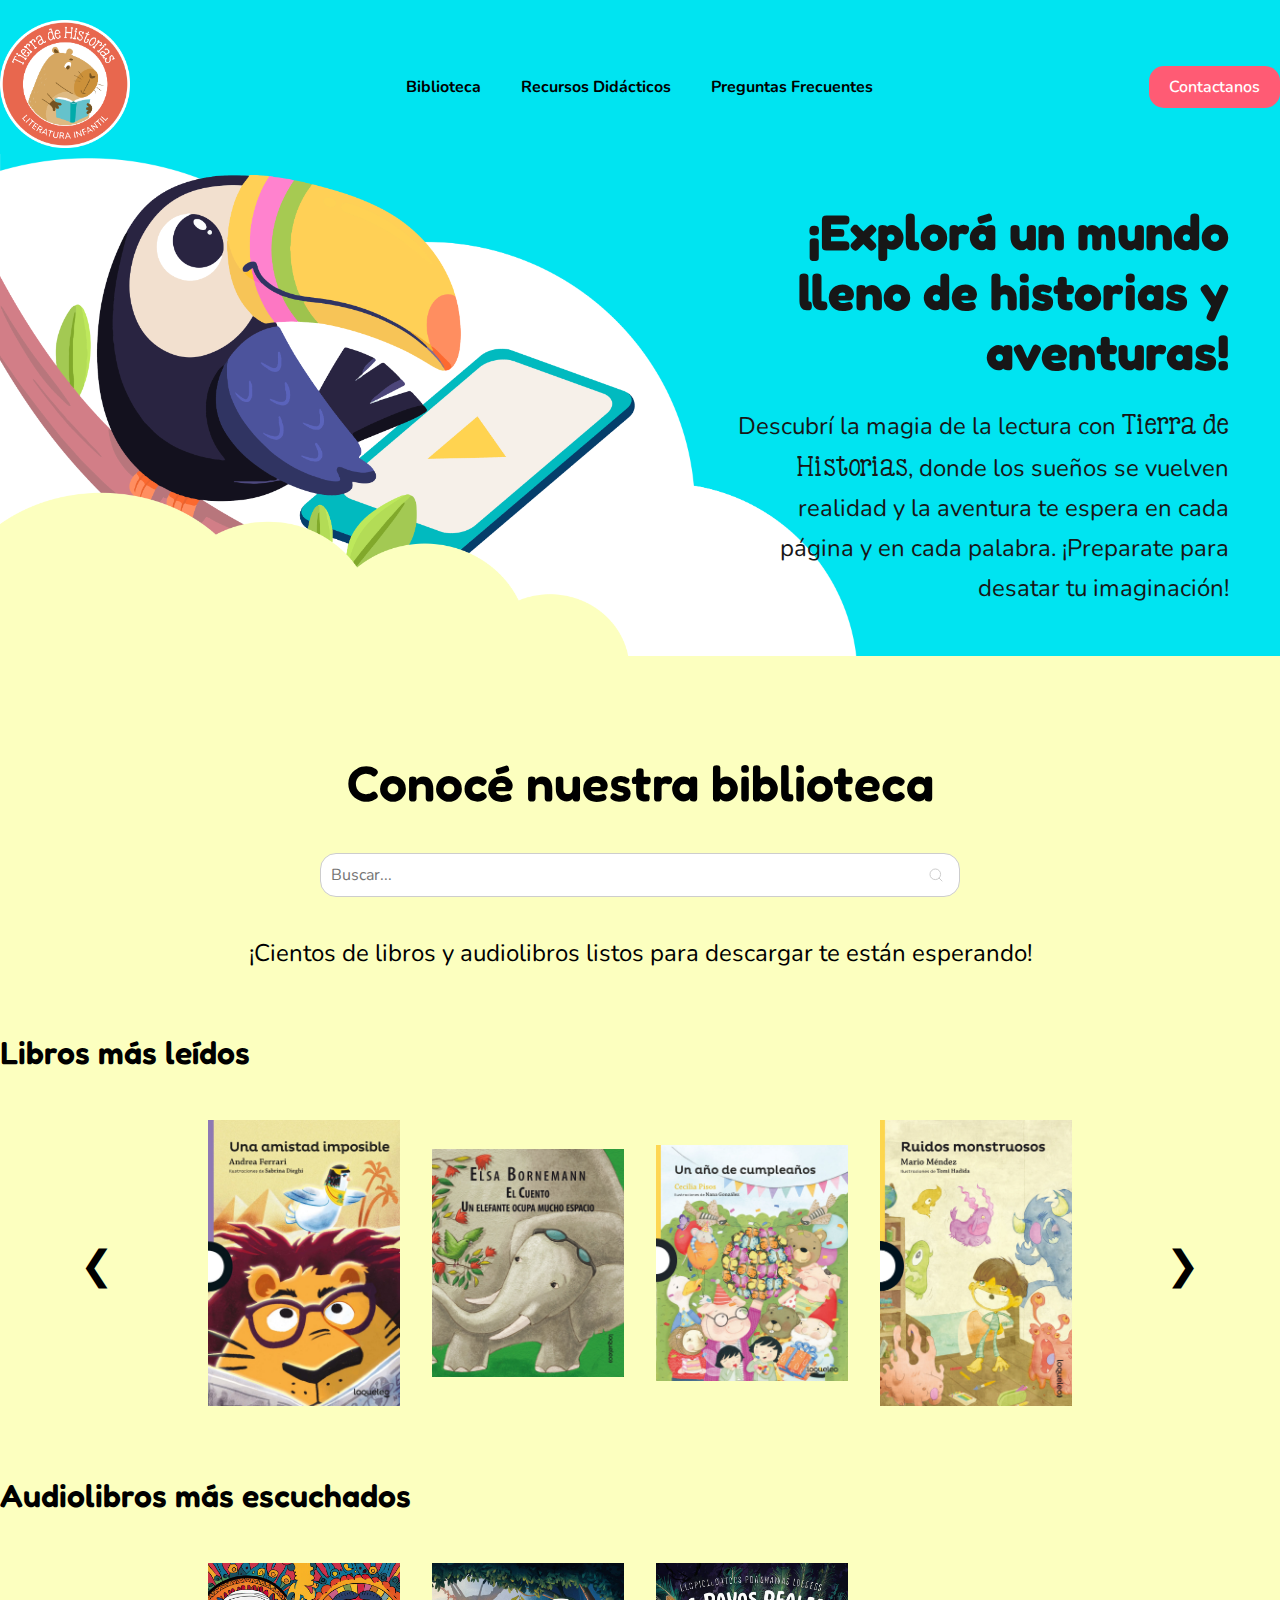
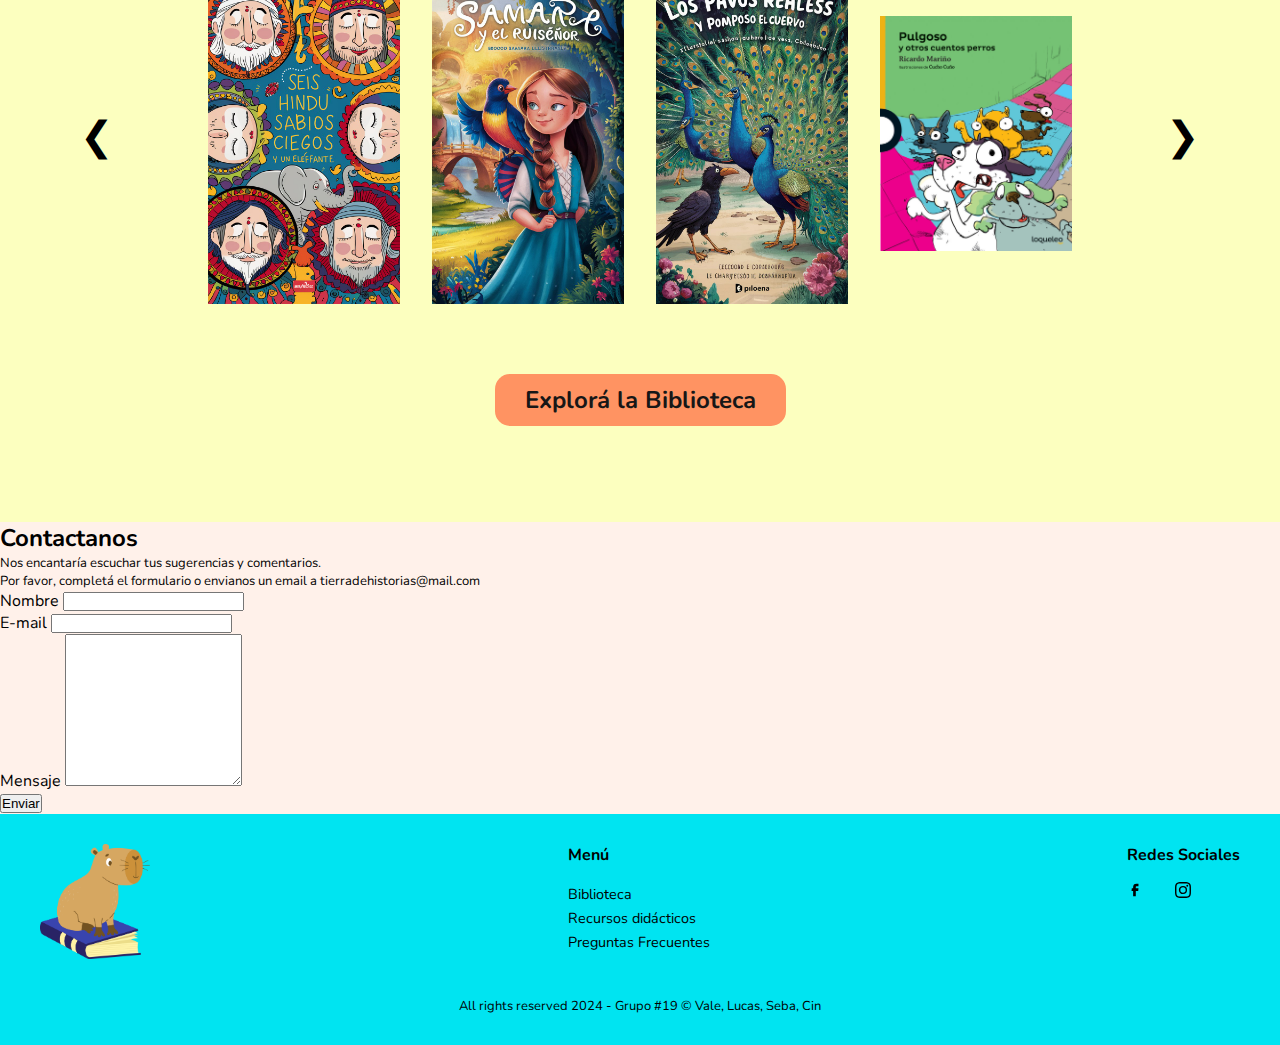
==== commit 4dd75590: "El tucán como imagen separada, todo el banner como un flex de dos items." ====
--- a/index.html
+++ b/index.html
@@ -35,9 +35,9 @@
 
   <main>
     <section class="banner">
-
-
-      <div class="banner_innerContent container">
+      <img class="bannerTucan" src="./img/misc/banner_TucanTransparente.png" alt="">
+      <!-- ACA VA LA IMAGEN DEL TUCAN CON LA TABLET -->
+      <div class="bannerContenido ">
         <h1 class="banner_title">
           ¡Explorá un mundo lleno de historias y aventuras!
         </h1>
@@ -48,11 +48,9 @@
           página y en cada palabra. ¡Preparate para desatar tu imaginación!
         </p>
       </div>
-
     </section>
 
     <section class="conoceBiblio">
-
       <div class="conoceBiblioContent container">
         <h2 class="conoceTitulo">Conocé nuestra biblioteca</h2>
         <form class="formBusqueda" type="searchForm" action="./pages/biblioteca.html" method="get">
--- a/css/index.css
+++ b/css/index.css
@@ -156,26 +156,33 @@
   z-index: 0;
 }
  */
+
 .banner {
-  background-image: url("../img/misc/banner2-06.png");
+  background-image: url("../img/misc/fondo_banner-06.png");
   background-size: cover;
   background-repeat: no-repeat;
-  position: relative;
+  width: 100vw;
   background-color: var(--aqua);
-}
-
-.banner_innerContent {
+  display: flex;
+  justify-content: space-between;
+  align-items: flex-end;
+}
+
+.bannerTucan {
+  flex: 1;
+  max-width: 50%;
+}
+
+.bannerContenido {
   display: flex;
   flex-direction: column;
   align-items: end;
-
-  position: relative;
-  z-index: 2;
+  flex: 1;
   padding-bottom: var(--spacing48);
-}
-
+  padding-left: var(--spacing96);
+  max-width: 50%;
+}
 .banner_title {
-  width: 60%;
   font-family: var(--headings-font);
   font-size: var(--heading2);
   font-weight: 700;
@@ -184,15 +191,16 @@
   text-align: right;
   margin-bottom: var(--spacing24);
   margin-top: var(--spacing48);
+  padding-right: 4vw;
 }
 
 .banner_text {
-  width: 50%;
   font-size: var(--heading5);
   font-weight: 400;
   color: var(--black-text);
-  line-height: 2.5rem;
+  line-height: var(--heading3);
   text-align: right;
+  padding-right: 4vw;
 }
 
 .banner_nombreWeb {
@@ -348,240 +356,79 @@
 
 /*MEDIA QUERIES*/
 
-@media screen/* and (min-width: 960px) */and (max-width: 1024px) {
-  .container {
-    margin-left: 8vw;
-    margin-right: 8vw;
+@media screen and (max-width: 1200px) {
+  .bannerContenido {
+    padding-left: var(--spacing48);
+  }
+  .conoceBiblio {
+    padding-top: var(--spacing48);
+  }
+  .contactanos {
+    padding-top: var(--spacing48);
+  }
+}
+
+@media screen and (max-width: 1024px) {
+  html {
+    font-size: 14px;
+  }
+}
+
+@media screen and (max-width: 960px) {
+  html {
+    font-size: 12px;
+  }
+}
+
+@media screen and (max-width: 768px) {
+  html {
+    font-size: 10px;
+  }
+}
+
+@media screen and (max-width: 640px) {
+  html {
+    font-size: 8px;
+  }
+}
+
+@media screen and (max-width: 480px) {
+  html {
+    font-size: 8px;
+  }
+  .bannerTucan {
+    max-width: 40%;
+  }
+  .bannerContenido {
+    padding-left: var(--spacing10);
+    padding-bottom: var(--spacing24);
+    max-width: 60%;
   }
   .banner_title {
+    margin-top: 0;
     font-size: var(--heading3);
     line-height: var(--heading2);
-    margin-bottom: var(--spacing16);
-    margin-top: var(--spacing16);
+    margin-top: var(--spacing24);
+    margin-bottom: var(--spacing10);
   }
   .banner_text {
     font-size: var(--heading6);
     line-height: var(--heading4);
   }
-  .conoceBiblio,
-  .contactanos {
-    padding-bottom: var(--spacing48);
-    padding-top: var(--spacing48);
-  }
-  .conoceTitulo,
-  .contactanosTitulo {
-    font-size: var(--heading4);
-    margin-bottom: var(--spacing24);
-  }
-  .conoceBajada {
-    margin-bottom: var(--spacing48);
-    margin-top: var(--spacing24);
-    font-size: var(--text-xlarge);
-  }
-
-  .librosSliderTitulo {
-    font-size: var(--heading5);
-    margin-bottom: var(--spacing24);
-  }
-
+  .conoceTitulo {
+    font-size: var(--heading3);
+  }
+}
+
+@media screen and (max-width: 400px) {
+  html {
+    font-size: 7px;
+  }
+  .slider .next {
+    right: 2rem;
+  }
   .slider .prev {
-    font-size: var(--heading5);
     left: 2rem;
   }
-
-  .slider .next {
-    font-size: var(--heading5);
-    right: 2rem;
-  }
-
-  .botonNaranja {
-    font-size: var(--text-xlarge);
-  }
-
-  .contactanosBajada {
-    font-size: var(--text-xlarge);
-  }
-  .formBusqueda input {
-    font-size: var(--text-medium);
-    padding: var(--spacing10);
-    width: 50vw;
-  }
-
-  .contactanosCampos label {
-    font-size: var(--text-large);
-  }
-
-  .contactanosEnviar input {
-    font-size: var(--text-xlarge);
-  }
-}
-
-@media screen /*and (min-width: 768px) */ and (max-width: 960px) {
-  .container {
-    margin-left: 8vw;
-    margin-right: 8vw;
-  }
-
-  .banner_title {
-    width: 60%;
-    font-size: var(--heading4);
-    line-height: var(--heading3);
-    margin-bottom: var(--spacing10);
-    margin-top: var(--spacing10);
-  }
-  .banner_text {
-    width: 35%;
-    font-size: var(--text-large);
-    line-height: var(--heading5);
-  }
-  .conoceBiblio,
-  .contactanos {
-    padding-bottom: var(--spacing40);
-    padding-top: var(--spacing40);
-  }
-  .conoceTitulo,
-  .contactanosTitulo {
-    font-size: var(--heading5);
-    margin-bottom: var(--spacing16);
-    margin-top: var(--spacing24);
-  }
-  .conoceBajada {
-    margin-bottom: var(--spacing40);
-    margin-top: var(--spacing16);
-    font-size: var(--text-large);
-  }
-
-  .librosSliderTitulo {
-    font-size: var(--heading6);
-    margin-bottom: var(--spacing16);
-  }
-
-  .slider .prev {
-    font-size: var(--heading6);
-    left: 1rem;
-  }
-
-  .slider .next {
-    font-size: var(--heading6);
-    right: 1rem;
-  }
-
-  .botonNaranja {
-    font-size: var(--text-large);
-  }
-
-  .contactanosBajada {
-    font-size: var(--text-large);
-  }
-  .formBusqueda input {
-    font-size: var(--text-regular);
-    padding: var(--spacing8);
-    width: 50vw;
-  }
-
-  .contactanosCampos label {
-    font-size: var(--text-medium);
-  }
-
-  .contactanosEnviar input {
-    font-size: var(--text-large);
-  }
-}
-
-@media screen and (max-width: 768px) {
-  .container {
-    margin-left: 4vw;
-    margin-right: 4vw;
-  }
-  .banner_title {
-    width: 65%;
-    font-size: var(--heading5);
-    line-height: var(--heading5);
-    margin-bottom: var(--spacing8);
-    margin-top: var(--spacing8);
-  }
-  .banner_text {
-    width: 50%;
-    font-size: var(--text-regular);
-    line-height: var(--heading6);
-  }
-
-  .conoceBiblio,
-  .contactanos {
-    padding-bottom: var(--spacing36);
-    padding-top: var(--spacing36);
-  }
-  .conoceTitulo,
-  .contactanosTitulo {
-    font-size: var(--heading6);
-    margin-bottom: var(--spacing10);
-    margin-top: var(--spacing16);
-  }
-  .conoceBajada {
-    margin-bottom: var(--spacing36);
-    margin-top: var(--spacing10);
-    font-size: var(--text-medium);
-  }
-  .librosSlider {
-    margin-bottom: var(--spacing36);
-  }
-  .librosSliderTitulo {
-    font-size: var(--text-large);
-    margin-bottom: var(--spacing16);
-    align-self: center;
-  }
-
-  .slider .prev {
-    font-size: var(--text-xlarge);
-    left: 0.5rem;
-  }
-
-  .slider .next {
-    font-size: var(--text-xlarge);
-    right: 0.5rem;
-  }
-
-  .botonNaranja {
-    font-size: var(--text-medium);
-  }
-
-  .contactanosBajada {
-    font-size: var(--text-regular);
-  }
-  .formBusqueda input {
-    font-size: var(--text-xsmall);
-    padding: var(--spacing8);
-    width: 50vw;
-  }
-
-  .contactanosCampos {
-    gap: 1rem;
-    align-items: center;
-  }
-
-  .contactanosCampos #fnombre {
-    font-size: var(--text-regular);
-    padding: var(--spacing8);
-    width: 50vw;
-  }
-  .contactanosCampos #femail {
-    font-size: var(--text-regular);
-    padding: var(--spacing8);
-    width: 50vw;
-  }
-  .contactanosCampos #fmensaje {
-    font-size: var(--text-regular);
-    padding: var(--spacing8);
-    width: 50vw;
-  }
-  .contactanosCampos label {
-    font-size: var(--text-regular);
-  }
-  .contactanosNomEmail {
-    flex-direction: column;
-    gap: 1rem;
-  }
-  .contactanosEnviar input {
-    font-size: var(--text-medium);
-  }
-}
+}
+
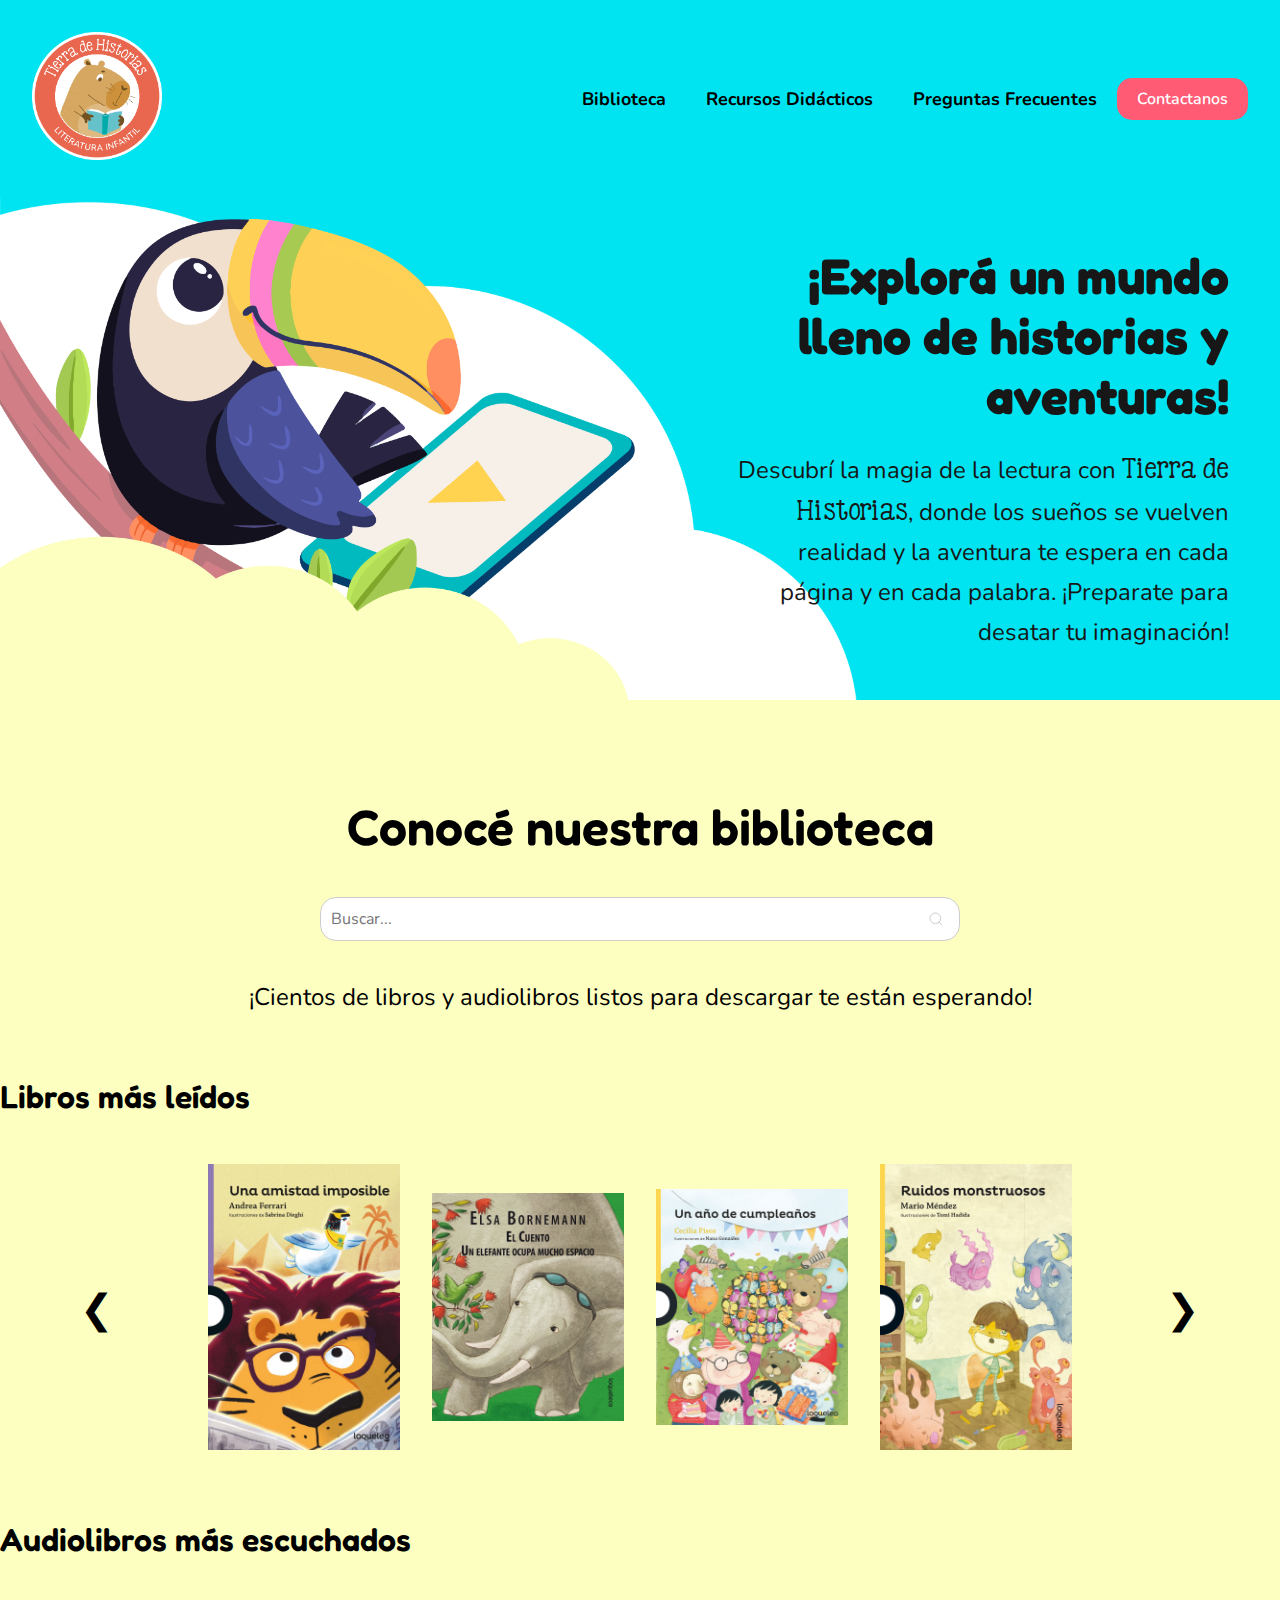
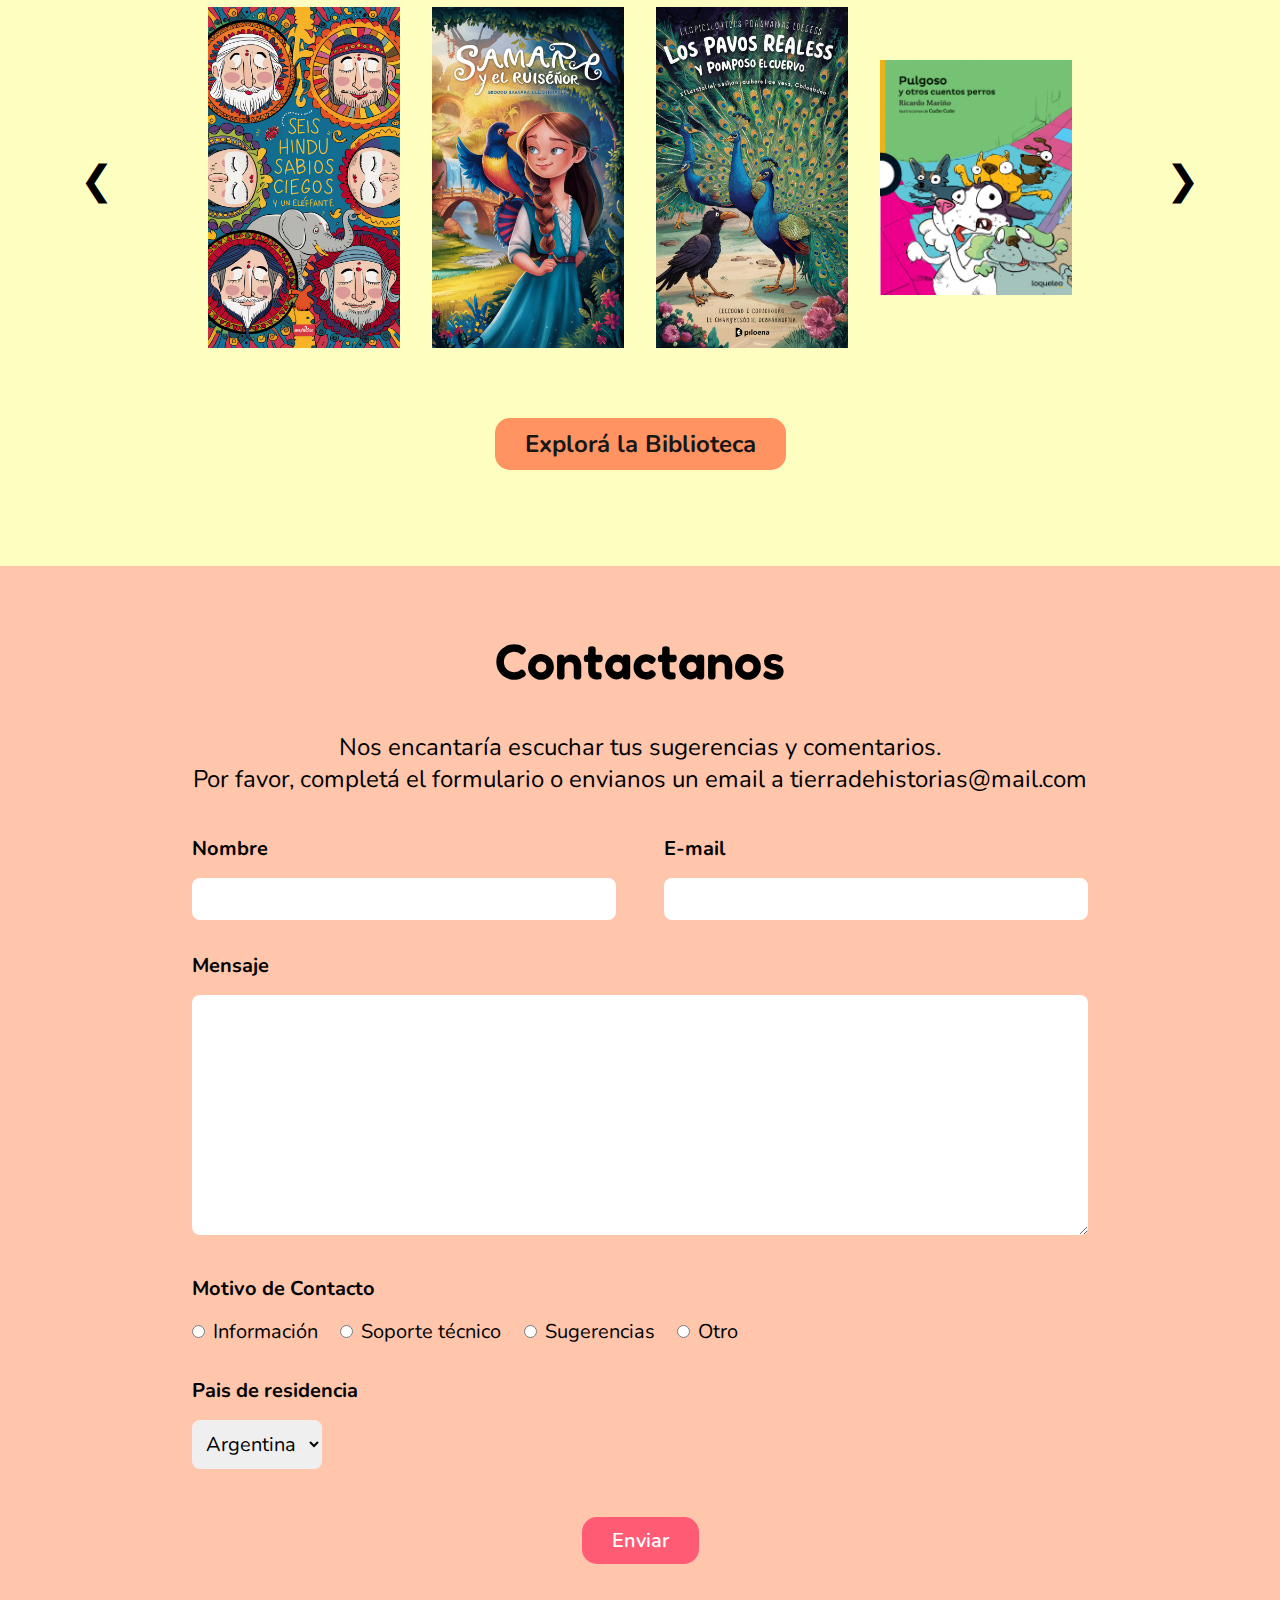
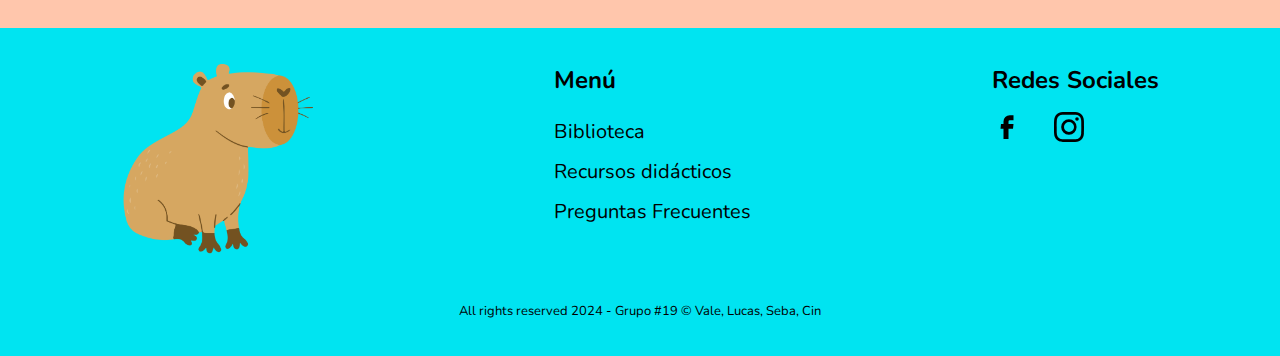
==== commit 37d131be: "agregué validaciones con javascript del form de contacto faq.html ahora es responsive biblioteca.htm" ====
--- a/index.html
+++ b/index.html
@@ -13,12 +13,14 @@
   <!-- el  header de la home es diferente porque tiene otro fondo -->
   <header class="header">
     <div class="header_container ">
-      <nav class="header_navbar container">
-        <picture class="navbar_logo">
-          <a href="./index.html">
-            <img src="./img/logo/logo01a.png" alt="logo Tierra de Historias" />
-          </a>
-        </picture>
+      <picture class="navbar_logo">
+        <a href="./index.html">
+          <img src="./img/logo/logo01a.png" alt="logo Tierra de Historias" />
+        </a>
+      </picture>
+      <button class="abrir_menu" id="abrir"><span class="mingcute--menu-fill"></span></button>
+      <nav class="header_navbar container" id="nav">
+        <button class="cerrar_menu" id="cerrar"><span class="icon-park-solid--close-one"></span></button>
         <ul class="navbar_links">
           <li><a href="./pages/biblioteca.html">Biblioteca</a></li>
           <li>
@@ -125,23 +127,65 @@
           tierradehistorias@mail.com
         </p>
         <div class="contactanosForm">
-          <form action="" method="post" enctype="text/plain">
+          <form action="" method="post" enctype="text/plain" id="formContacto">
             <div class="contactanosCampos">
               <div class="contactanosNomEmail">
                 <div class="contactanosNombre">
                   <label for="fnombre">Nombre</label>
-                  <input type="text" name="fnombre" id="fnombre" required="required" />
+                  <input type="text" name="fnombre" id="fnombre" />
                 </div>
                 <div class="contactanosEmail">
                   <label for="femail">E-mail</label>
-                  <input type="text" name="femail" id="femail" required="required" />
+                  <input type="email" name="femail" id="femail" />
                 </div>
               </div>
               <div class="contactanosMensaje">
                 <label for="fmensaje">Mensaje</label>
-                <textarea name="mensaje" rows="10" id="fmensaje" required="required"></textarea>
-              </div>
-            </div>
+                <textarea name="mensaje" rows="10" id="fmensaje"></textarea>
+              </div>
+            </div>
+            <div class="contactanosMotivoPais">
+
+              <div class="contactanosMotivo">
+                <p>Motivo de Contacto</p>
+                <div class="motivos">
+                  <div class="motivo-grupo">
+                    <input type="radio" id="informacion" name="motivos" value="informacion">
+                    <label for="informacion">Información</label>
+                  </div>
+                  <div class="motivo-grupo">
+                    <input type="radio" id="soporte" name="motivos" value="soporte">
+                    <label for="soporte">Soporte técnico</label>
+                  </div>
+                  <div class="motivo-grupo">
+                    <input type="radio" id="sugerencia" name="motivos" value="sugerencia">
+                    <label for="sugerencia">Sugerencias</label>
+                  </div>
+                  <div class="motivo-grupo">
+                    <input type="radio" id="otro" name="motivos" value="otro">
+                    <label for="otro">Otro</label>
+                  </div>
+                </div>
+              </div>
+
+              <div class="contactanosPais">
+                <p>Pais de residencia</p>
+                <div class="styled-select">
+                  <select name="paises" id="paises" class="paises">
+                    <option value="argentina">Argentina</option>
+                    <option value="chile">Chile</option>
+                    <option value="brasil">Brasil</option>
+                    <option value="espana">España</option>
+                    <option value="mexico">México</option>
+                    <option value="otro">Otro</option>
+                  </select>
+                </div>
+              </div>
+            </div>
+            <div class="errorContacto" id="errorContacto">
+              Por favor, completar todos los campos antes de enviar.
+            </div>
+
             <div class="contactanosEnviar">
               <input type="submit" value="Enviar" />
             </div>
@@ -155,7 +199,7 @@
     <div class="footer_container container">
       <picture class="footer_logo">
         <a href="./index.html">
-          <img src="./img/animales/Animales_Carpincho4.png" alt="logo Tierra de Historias" />
+          <img src="./img/animales/Animales_Carpincho3.png" alt="logo Tierra de Historias" />
         </a>
       </picture>
       <div class="footer_menu">
@@ -184,6 +228,7 @@
   </footer>
 
   <script src="./js/index.js"></script>
+  <script src="./js/contacto.js"></script>
 </body>
 
 </html>--- a/css/index.css
+++ b/css/index.css
@@ -23,10 +23,26 @@
 .header_container {
   background-color: var(--aqua);
   /*  margin-bottom:var(--spacing128); */
+  display: flex;
+  align-items: center;
+  justify-content: space-between;
+  padding:2rem;
+  
+}
+
+.header_container2{
+ background-image: url("../img/headerfooter/header_nube_completo-07.png");
+ background-size: cover;
+  /*  margin-bottom:var(--spacing128); */
+  display: flex;
+  align-items: center;
+  justify-content: space-between;
+  padding:2rem;
+  
 }
 
 .header_navbar {
-  padding: 20px 0px 0px 0px;
+ /*  padding: 20px 0px 0px 0px; */
   position: relative;
   top: 0;
   z-index: 2;
@@ -42,7 +58,7 @@
 .navbar_links {
   display: flex;
   justify-content: space-between;
-  font-size: var(--text-large);
+  font-size: var(--text-xlarge);
   font-weight: 700;
   text-align: center;
 }
@@ -77,40 +93,82 @@
   position: absolute;
 }
 
+.abrir_menu{
+  display:none;
+  background-color: transparent;
+  margin-left:4rem;
+}
+
+.cerrar_menu{
+  display:none;
+  background-color:transparent;
+  margin-right:1.5rem;
+}
+
+.mingcute--menu-fill {
+  display: inline-block;
+  width: 4rem;
+  height: 4rem;
+  background-repeat: no-repeat;
+  background-size: 100% 100%;
+  background-image: url("data:image/svg+xml,%3Csvg xmlns='http://www.w3.org/2000/svg' viewBox='0 0 24 24'%3E%3Cg fill='none'%3E%3Cpath d='M24 0v24H0V0zM12.593 23.258l-.011.002l-.071.035l-.02.004l-.014-.004l-.071-.035c-.01-.004-.019-.001-.024.005l-.004.01l-.017.428l.005.02l.01.013l.104.074l.015.004l.012-.004l.104-.074l.012-.016l.004-.017l-.017-.427c-.002-.01-.009-.017-.017-.018m.265-.113l-.013.002l-.185.093l-.01.01l-.003.011l.018.43l.005.012l.008.007l.201.093c.012.004.023 0 .029-.008l.004-.014l-.034-.614c-.003-.012-.01-.02-.02-.022m-.715.002a.023.023 0 0 0-.027.006l-.006.014l-.034.614c0 .012.007.02.017.024l.015-.002l.201-.093l.01-.008l.004-.011l.017-.43l-.003-.012l-.01-.01z'/%3E%3Cpath fill='white' d='M20 17.5a1.5 1.5 0 0 1 .144 2.993L20 20.5H4a1.5 1.5 0 0 1-.144-2.993L4 17.5zm0-7a1.5 1.5 0 0 1 0 3H4a1.5 1.5 0 0 1 0-3zm0-7a1.5 1.5 0 0 1 0 3H4a1.5 1.5 0 1 1 0-3z'/%3E%3C/g%3E%3C/svg%3E");
+}
+
+.icon-park-solid--close-one {
+  display: inline-block;
+  width: 4rem;
+  height: 4rem;
+  background-repeat: no-repeat;
+  background-size: 100% 100%;
+  background-image: url("data:image/svg+xml,%3Csvg xmlns='http://www.w3.org/2000/svg' viewBox='0 0 48 48'%3E%3Cdefs%3E%3Cmask id='ipSCloseOne0'%3E%3Cg fill='none' stroke-linejoin='round' stroke-width='4'%3E%3Cpath fill='%23fff' stroke='%23fff' d='M24 44c11.046 0 20-8.954 20-20S35.046 4 24 4S4 12.954 4 24s8.954 20 20 20Z'/%3E%3Cpath stroke='%23000' stroke-linecap='round' d='M29.657 18.343L18.343 29.657m0-11.314l11.314 11.314'/%3E%3C/g%3E%3C/mask%3E%3C/defs%3E%3Cpath fill='white' d='M0 0h48v48H0z' mask='url(%23ipSCloseOne0)'/%3E%3C/svg%3E");
+}
+
 footer {
-  margin-top: 0;
+  position: relative;
+  width: 100vw;
+  
+  bottom:0;
 }
 
 .footer {
   background-color: var(--aqua);
-  padding: 30px 40px 30px 40px;
+  padding: var(--spacing36) 0 var(--spacing36) 0;
+  
 }
 
 .footer_container {
   display: flex;
-  justify-content: space-between;
+  justify-content: space-around;
+  align-items:start;
   /*  margin: 0 auto; */
 }
 
 .footer_logo img {
-  width: 110px;
-}
+  width: 15vw;
+}
+
+
 
 .footer_menu > p,
 .footer_rrss > p {
-  font-size: 1rem;
+  font-size: var(--heading5);
   font-weight: bolder;
   margin-bottom: 1rem;
 }
 
+.footer_links{
+  display:flex;
+  flex-direction: column;
+}
+
 .footer_links li a {
-  font-size: var(--text-medium);
-  line-height: 1.5rem;
-}
-
+  font-size: var(--heading6);
+  line-height:var(--heading3);
+}
 .footer_rrss_iconos {
   display: flex;
   gap: 2rem;
+  font-size: var(--heading4);
 }
 
 .footer > p {
@@ -161,7 +219,7 @@
   background-image: url("../img/misc/fondo_banner-06.png");
   background-size: cover;
   background-repeat: no-repeat;
-  width: 100vw;
+ /*  width: 100vw; */
   background-color: var(--aqua);
   display: flex;
   justify-content: space-between;
@@ -384,18 +442,124 @@
   html {
     font-size: 10px;
   }
+
+  .bibliotecaGrilla picture {
+    width:20vw;
+    
+  }
+  
+
+.formatoChecks{
+  display:flex;
+  flex-direction: column;
+  align-items: start;
+}
+
+.formatoChecks div{
+  display:flex;
+  align-items:baseline;
+}
+
+.nivelLecturaChecks div{
+  padding: var(--spacing8);
+}
+
+.biblioFilters p, .biblioFilters label, .biblioFilters select{
+  font-size:var(--heading6);
+}
+
+.nivelLecturaChecks input,
+.formatoChecks input
+{
+  height:var(--heading6);
+}
+
+#searchInput{
+  font-size:var(--heading6);
+}
+
+
 }
 
 @media screen and (max-width: 640px) {
   html {
     font-size: 8px;
   }
-}
-
+  .abrir_menu{
+    display:block;
+  }
+  .cerrar_menu{
+    display:block;
+  }
+/*   .header_container{
+    justify-content: center;
+    
+  }
+  */
+  .navbar_logo{
+    width:15vw;
+  
+  }
+  .header_navbar{
+    opacity:0;
+    visibility:hidden;
+    position:absolute;
+    padding:1.5rem;
+    top:0;
+    right:0;
+    margin:0;
+    bottom:0;
+    background-color:var(--light-red);
+    display:flex;
+    flex-direction: column;
+    align-items:end;
+    justify-content:flex-start;
+    gap:2rem;
+    box-shadow: 0 0 0 100vmax rgba(0,0,0,.5);
+    z-index:20;
+  }
+
+  .header_navbar.visible{
+    opacity:1;
+    visibility: visible;
+  }
+
+  .navbar_button{
+    margin-right:1.5rem;
+    font-size:var(--heading4);
+  }
+
+  .navbar_links{
+    flex-direction:column;
+    align-items:end;
+  }
+
+  .navbar_links li{
+    font-size:var(--heading4);
+  }
+
+.footer_logo img{
+  width:20vw;
+}
+
+/* .formato, .nivelLectura{
+  
+  flex-direction: column;
+  align-items: start;
+
+} */
+
+.bibliotecaGrilla picture {
+  width:20vw;
+  
+}
+
+}
 @media screen and (max-width: 480px) {
   html {
     font-size: 8px;
   }
+
   .bannerTucan {
     max-width: 40%;
   }
@@ -418,6 +582,50 @@
   .conoceTitulo {
     font-size: var(--heading3);
   }
+  .librosSliderTitulo{
+    align-self: center;
+    text-align:center;
+/*     width:100%; */
+  }
+  .formBusqueda input {
+    
+    font-size: var(--heading5);
+    width: 80vw;
+  }
+
+  .contactanosCampos label{
+    font-size:var(--heading5);
+  }
+
+  .contactanosNomEmail{
+    flex-direction:column;
+    align-items: center;
+  
+  }
+  .contactanosNombre, .contactanosEmail{
+    width:100%;
+  }
+  .contactanosNombre #fnombre{
+    font-size:var(--heading5);
+  }
+  .contactanosEmail #femail{
+    font-size:var(--heading5);
+  }
+  .contactanosMensaje #fmensaje{
+    font-size:var(--heading5);
+  }
+  .contactanosEnviar input{
+    font-size:var(--heading5);
+  }
+  .contactanosEnviar input{
+    padding-left:4rem;
+    padding-right:4rem;
+  }
+
+  .bibliotecaGrilla picture {
+    width:30vw;
+    
+  }
 }
 
 @media screen and (max-width: 400px) {
@@ -430,5 +638,9 @@
   .slider .prev {
     left: 2rem;
   }
-}
-
+  .bibliotecaGrilla picture {
+    width:50vw;
+    
+  }
+}
+
